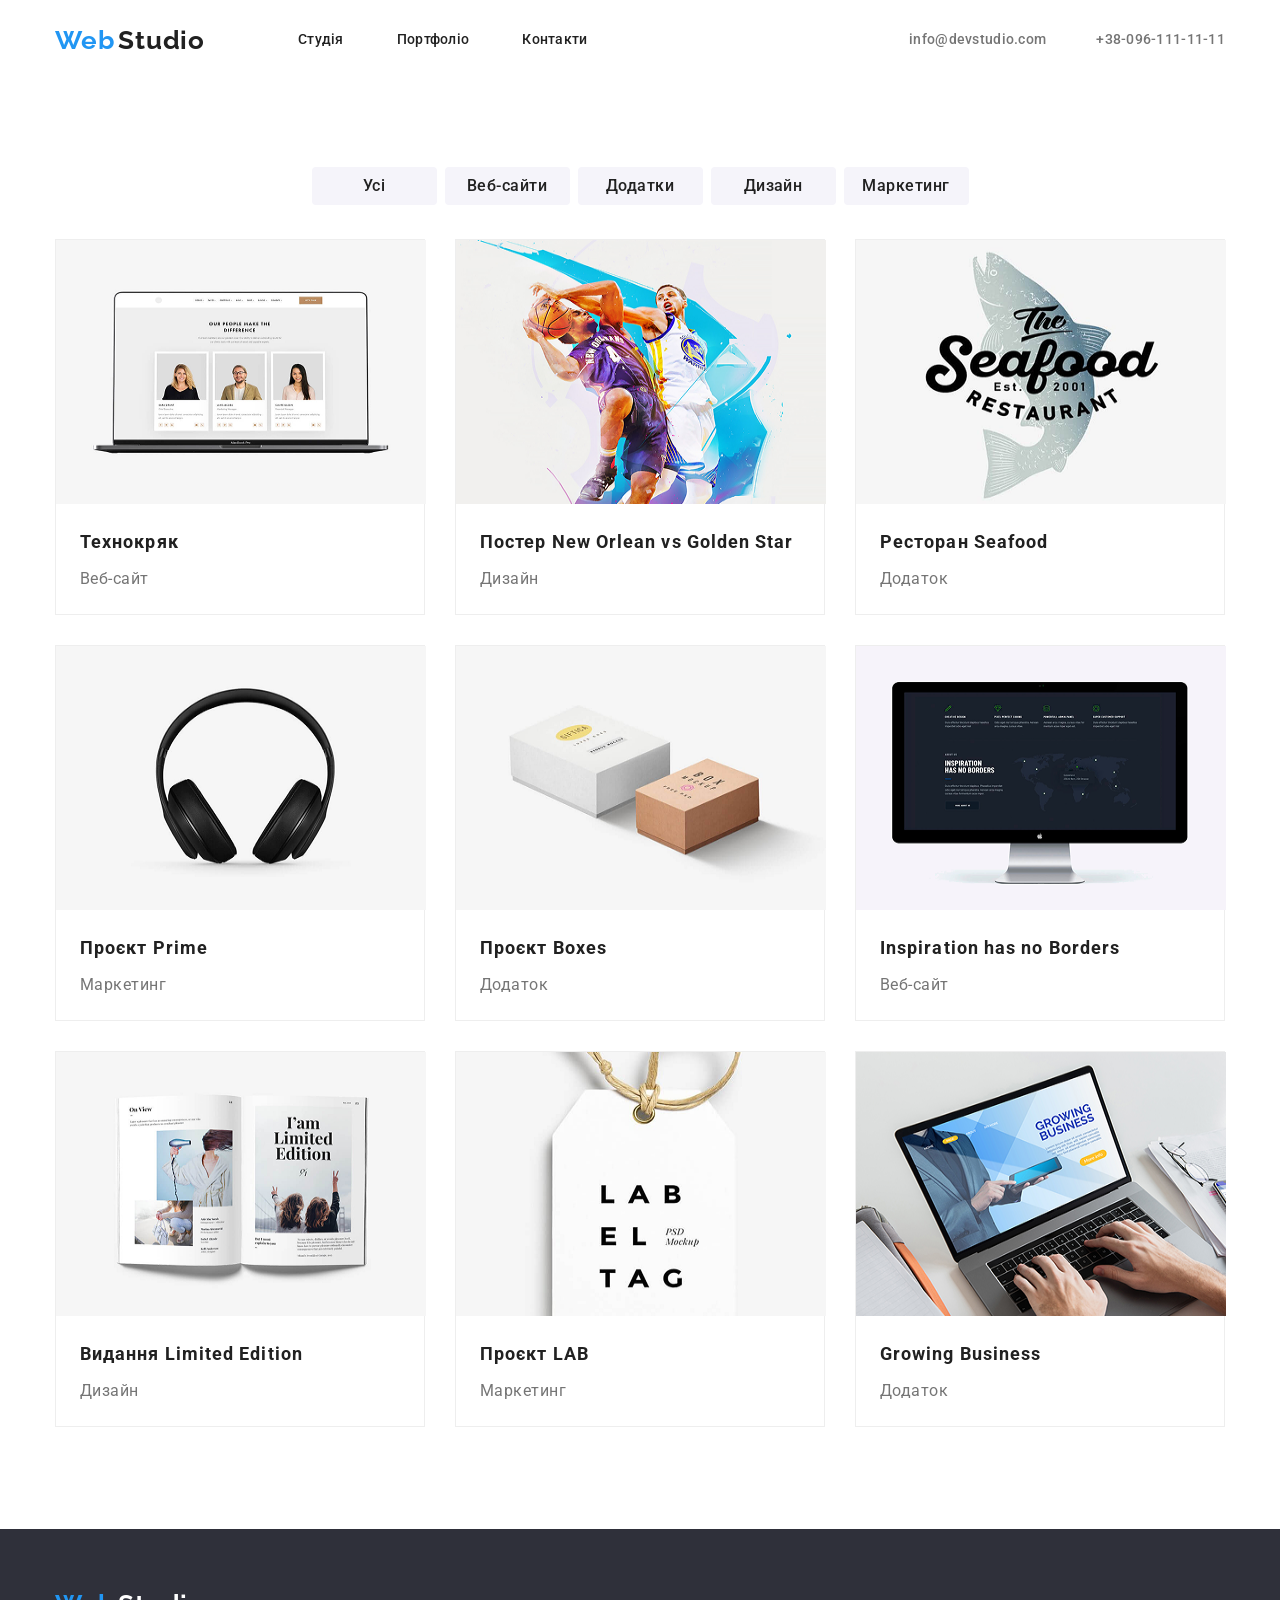
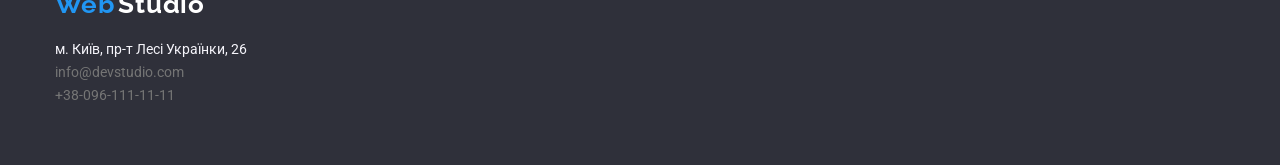
==== catalog.html @ 3764a48b "13_homework_36" ====
<!DOCTYPE html>
<html lang="en">
<head>
    <meta charset="UTF-8">
    <meta name="viewport" content="width=device-width, initial-scale=1.0">
    <title>WebStudio Catalog</title>
    <link rel="preconnect" href="https://fonts.googleapis.com">
    <link rel="preconnect" href="https://fonts.gstatic.com" crossorigin>
    <link href="https://fonts.googleapis.com/css2?family=Raleway:ital,wght@0,100..900;1,100..900&family=Roboto:ital,wght@0,100..900;1,100..900&display=swap" rel="stylesheet">
    <link rel="stylesheet" href="https://cdnjs.cloudflare.com/ajax/libs/modern-normalize/3.0.1/modern-normalize.min.css">
    <link rel="stylesheet" href="./css/reset.css">
    <link rel="stylesheet" href="./css/styles.css">
</head>
<body>
    <header class="header">
        <div class="container">
            <div class="header-box-one">
                <a href="./index.html" class="header-logo">
                    <span class="header-logo-web">Web</span>
                    <span class="header-logo-studio">Studio</span>
                </a>
                <nav class="header-navigation">
                    <ul class="header-nav-list">
                        <li class="header-nav-item">
                            <a href="./index.html" class="header-nav-link">Студія</a>
                        </li>
                        <li class="header-nav-item">
                            <a href="./catalog.html" class="header-nav-link">Портфоліо</a>
                        </li>
                        <li class="header-nav-item">
                            <a href="#" class="header-nav-link">Контакти</a>
                        </li>
                    </ul>
                </nav>
            </div>
            <div class="header-box-two">
                <ul class="header-info-list">
                    <li class="header-info-item">
                        <a href="#" class="header-info-link">info@devstudio.com</a>
                    </li>
                    <li class="header-info-item">
                        <a href="#" class="header-info-link">+38-096-111-11-11</a>
                    </li>
                </ul>
            </div>
        </div>
    </header>
    <section class="catalog">
        <div class="container">
            <ul class="catalog-list">
                <li class="catalog-item">
                    <button class="catalog-button">Усі</button>
                </li>
                <li class="catalog-item">
                    <button class="catalog-button">Веб-сайти</button>
                </li>
                <li class="catalog-item">
                    <button class="catalog-button">Додатки</button></li>
                <li class="catalog-item">
                    <button class="catalog-button">Дизайн</button>
                </li>
                <li class="catalog-item">
                    <button class="catalog-button">Маркетинг</button>
                </li>
            </ul>
            <ul class="products-list">
                <li class="products-item">
                    <div class="products-wrapper">
                        <img src="./images/img(3).png" alt="img-1" class="products-image">
                    <p class="ower">
                        Ресурс пропонує комплексні пропозиції з різним рівнем функціоналу та сервісів. Все це дозволить відвідувачу отримати вичерпні відомості про компанію чи приватну особу.
                    </p>
                    </div>
                    <div class="products-wrap">
                        <h2 class="products-title">Технокряк</h2>
                        <p class="products-text">Веб-сайт</p>
                    </div>
                </li>
                <li class="products-item">
                    <div class="products-wrapper">
                        <img src="./images/img(4).png" alt="img-2" class="products-image">
                        <p class="ower">
                            Ресурс пропонує комплексні пропозиції з різним рівнем функціоналу та сервісів. Все це дозволить відвідувачу отримати вичерпні відомості про компанію чи приватну особу.
                        </p>
                    </div>
                    <div class="products-wrap">
                        <h2 class="products-title">Постер New Orlean vs Golden Star</h2>
                        <p class="products-text">Дизайн</p>
                    </div>
                </li>
                <li class="products-item">
                    <div class="products-wrapper">
                        <img src="./images/img(5).png" alt="img-3" class="products-image">
                        <p class="ower">
                            Ресурс пропонує комплексні пропозиції з різним рівнем функціоналу та сервісів. Все це дозволить відвідувачу отримати вичерпні відомості про компанію чи приватну особу.
                        </p>
                    </div>
                    <div class="products-wrap">
                        <h2 class="products-title">Ресторан Seafood</h2>
                        <p class="products-text">Додаток</p>
                    </div>
                </li>
                <li class="products-item">
                    <div class="products-wrapper">
                        <img src="./images/img(6).png" alt="img-4" class="products-image">
                        <p class="ower">
                            Ресурс пропонує комплексні пропозиції з різним рівнем функціоналу та сервісів. Все це дозволить відвідувачу отримати вичерпні відомості про компанію чи приватну особу.
                        </p>
                    </div>
                    <div class="products-wrap">
                        <h2 class="products-title">Проєкт Prime</h2>
                        <p class="products-text">Маркетинг</p>
                    </div>
                </li>
                <li class="products-item">
                    <div class="products-wrapper">
                        <img src="./images/img(7).png" alt="img-5" class="products-image">
                        <p class="ower">
                            Ресурс пропонує комплексні пропозиції з різним рівнем функціоналу та сервісів. Все це дозволить відвідувачу отримати вичерпні відомості про компанію чи приватну особу.
                        </p>
                    </div>
                    <div class="products-wrap">
                        <h2 class="products-title">Проєкт Boxes</h2>
                        <p class="products-text">Додаток</p>
                    </div>
                </li>
                <li class="products-item">
                    <div class="products-wrapper">
                        <img src="./images/img(8).png" alt="img-6" class="products-image">
                        <p class="ower">
                            Ресурс пропонує комплексні пропозиції з різним рівнем функціоналу та сервісів. Все це дозволить відвідувачу отримати вичерпні відомості про компанію чи приватну особу.
                        </p>
                    </div>
                    <div class="products-wrap">
                        <h2 class="products-title">Inspiration has no Borders</h2>
                        <p class="products-text">Веб-сайт</p>
                    </div>
                </li>
                <li class="products-item">
                    <div class="products-wrapper">
                        <img src="./images/img(9).png" alt="img-7" class="products-image">
                        <p class="ower">
                            Ресурс пропонує комплексні пропозиції з різним рівнем функціоналу та сервісів. Все це дозволить відвідувачу отримати вичерпні відомості про компанію чи приватну особу.
                        </p>
                    </div>
                    <div class="products-wrap">
                        <h2 class="products-title">Видання Limited Edition</h2>
                        <p class="products-text">Дизайн</p>
                    </div>
                </li>
                <li class="products-item">
                    <div class="products-wrapper">
                        <img src="./images/img(10).png" alt="img-8" class="products-image">
                        <p class="ower">
                            Ресурс пропонує комплексні пропозиції з різним рівнем функціоналу та сервісів. Все це дозволить відвідувачу отримати вичерпні відомості про компанію чи приватну особу.
                        </p>
                    </div>
                    <div class="products-wrap">
                        <h2 class="products-title">Проєкт LAB</h2>
                        <p class="products-text">Маркетинг</p>
                    </div>
                </li>
                <li class="products-item">
                    <div class="products-wrapper">
                        <img src="./images/img(11).png" alt="img-9" class="products-image">
                        <p class="ower">
                            Ресурс пропонує комплексні пропозиції з різним рівнем функціоналу та сервісів. Все це дозволить відвідувачу отримати вичерпні відомості про компанію чи приватну особу.
                        </p>
                    </div>
                    <div class="products-wrap">
                        <h2 class="products-title">Growing Business</h2>
                        <p class="products-text">Додаток</p>
                    </div>
                </li>
            </ul>
        </div>
    </section>
    <footer class="footer">
        <div class="container">
            <a href="./index.html" class="header-logo">
                <span class="footer-logo-web header-logo">Web</span>
                <span class="footer-logo-studio header-logo">Studio</span>
            </a>
            <ul class="footer-list">
                <li class="footer-item-1">
                    <a href="#" class="footer-link-1">м. Київ, пр-т Лесі Українки, 26</a>
                </li>
                <li class="footer-item-2">
                    <a href="#" class="footer-link-2">info@devstudio.com</a>
                </li>
                <li class="footer-item-3">
                    <a href="#" class="footer-link-3">+38-096-111-11-11</a>
                </li>
            </ul> 
        </div>
    </footer>
</body>
</html>
---- css/styles.css ----
:root{
    --secondary-color: #2F303A;
    --button-color: #2196F3;
    --secondary-title-color: #FFFFFF;
    --title-color: #212121;
    --text-color: #757575;
    --third-color: #F5F4FA;
}


body {
     font-family: "Roboto", sans-serif;
}

.container {
    width: 1200px;
    margin: 0 auto;
    padding-left: 15px;
    padding-right: 15px;
}

.header {
    margin: 0 auto;
    display: flex;
    flex-direction: row;
    padding-top: 25px;
    padding-bottom: 25px;
}

.header .container {
    display: flex;
    align-items: center;
    justify-content: space-between;
}

.header-box-one {
    display: flex;
    align-items: center;
    gap: 93px;
}

.header-logo-web {
    color: var(--button-color);
    font-family: Raleway;
    font-size: 26px;
    font-style: normal;
    font-weight: 700;
    line-height: 1.19;
    letter-spacing: 0.78px;
}

.header-logo-studio {
    color: var(--title-color);
    font-family: Raleway;
    font-size: 26px;
    font-style: normal;
    font-weight: 700;
    line-height: 1.19;
    letter-spacing: 0.78px;
}

.header-navigation {
    display: flex;
    flex-direction: row;
}

.header-nav-item {
    color: var(--title-color);
    font-size: 14px;
    font-style: normal;
    font-weight: 500;
    line-height: 1.14;
    letter-spacing: 0.28px;
    text-decoration: none;
    position: relative;
}

.header-nav-list {
    display: flex;
    flex-direction: row;
    gap: 53px;
}

.header-nav-link {
    color: var(--title-color);
    font-size: 14px;
    font-style: normal;
    font-weight: 500;
    line-height: 1.14;
    letter-spacing: 0.28px;
    text-decoration: none;
}

.header-nav-link:hover{
    color: var(--button-color);
}

.header-nav-link:hover::after {
    opacity: 1;
}

.header-nav-link::after {
    content: "";
    display: block;
    width: 100%;
    height: 2px;
    background-color: var(--button-color);
    position: absolute;
    left: 0;
    bottom: -28px;
    opacity: 0;
}

.header-info-list {
    display: flex;
    gap: 50px;
} 

.header-info-item {
    color: var(--title-color);
    font-size: 14px;
    font-style: normal;
    font-weight: 500;
    line-height: 1.14;
    letter-spacing: 0.28px;
    text-decoration: none;
}

.header-info-link {
    color: var(--text-color);
    font-size: 14px;
    font-style: normal;
    font-weight: 500;
    line-height: 1.14;
    letter-spacing: 0.28px;
    text-decoration: none;
    display: flex;
    justify-content: end;
} 

.header-info-link:hover {
    color: var(--button-color);
    font-family: Roboto;
    font-size: 14px;
    font-style: normal;
    font-weight: 500;
    line-height: normal;
    letter-spacing: 0.28px;
    opacity: 1;
}

       
.hero {
    background-color: var(--secondary-color);
    padding-top: 200px;
    padding-bottom: 200px;
}

.hero .container {
    display: flex;
    justify-content: center;
    align-items: center;
    flex-direction: column;
}

.hero-title {
    width: 696.0px;
    height: 120.0;
    flex-shrink: 0;
    color: var(--secondary-title-color);
    text-align: center;
    font-size: 44px;
    font-style: normal;
    font-weight: 900;
    line-height: 60px;
    letter-spacing: 2.64px;
    text-transform: uppercase;
    margin-bottom: 30px;
}

.hero-button {
    width: 216.0px;
    height: 50.0px;
    border-radius: 4px;
    background: var(--button-color);
    box-shadow: 0 4px 4px 0 rgba(0, 0, 0, 0.15);
    color: var(--secondary-title-color);
    text-align: center;
    font-family: Roboto;
    font-size: 16px;
    font-style: normal;
    font-weight: 700;
    line-height: 1.87;
    letter-spacing: 0.96px;
}

.advanteges {
    padding-top: 94px;
    padding-bottom: 94px;
}

.advanteges .container {
    margin: 0 auto;
}

.advanteges-content {
    display: flex;
    justify-content: space-between;
}

.advanteges-item {
    width: 270px;
}

.advanteges-text {
    color: var(--text-color);
    font-size: 14px;
    font-style: normal;
    font-weight: 400;
    line-height: 1.71;
    letter-spacing: 0.42px;
    margin-top: 10px;
}

.advanteges-secondary-title {
    color: var(--title-color);
    font-size: 14px;
    font-style: normal;
    font-weight: 700;
    line-height: 1.14;
    letter-spacing: 0.42px;
    text-transform: uppercase;
}

.work {
    padding-bottom: 94px;
}

.work .container {
    margin: 0 auto;
    display: flex;
    flex-direction: column;
}

.work-title {
    color:var(--title-color);
    text-align: center;
    font-size: 36px;
    font-style: normal;
    font-weight: 700;
    line-height: 1.16;
    letter-spacing: 1.08px;
    margin-bottom: 50px;
}

.work-list {
    display: flex;
    justify-content: space-between;
}

.work-item {
    width: 370px;
    height: 294px;
}

.team {
    padding-top: 94px;
    padding-bottom: 94px;
    background-color: var(--third-color);
}

.team .container {
    margin: 0 auto;
    display: flex;
    flex-direction: column;
}

.team-list {
    list-style: none;
    display: flex;
    justify-content: space-between;
}

.team-item {
    width: 270px;
    display: flex;
    flex-direction: column;
    background-color: var(--secondary-title-color);
}

.team-item-text {
    display: flex;
    flex-direction: column;
    padding-top: 30px;
    padding-bottom: 30px;
}

.team-title {
    color: #212121;
    text-align: center;
    font-family: Roboto;
    font-size: 36px;
    font-style: normal;
    font-weight: 700;
    line-height: 1.16;
    letter-spacing: 1.08px;
    margin-bottom: 50px;
}

.team-caption {
    color: var(--title-color);
    text-align: center;
    font-size: 16px;
    font-style: normal;
    font-weight: 500;
    line-height: 1.18;
    letter-spacing: 0.48px;
    margin-bottom: 10px;
}

.team-info {
    color: var(--text-color);
    text-align: center;
    font-size: 16px;
    font-style: normal;
    font-weight: 400;
    line-height: 1.18;
    letter-spacing: 0.48px;
}

.footer {
    background-color: var(--secondary-color);
    padding-top: 60px;
    padding-bottom: 60px;
}

.footer .container {
    margin: 0 auto;
}

.footer-logo-web {
    color: var(--button-color);
    font-family: Raleway;
    font-size: 26px;
    font-style: normal;
    font-weight: 700;
    line-height: 1.19;
    letter-spacing: 0.78px;
}

.footer-logo-studio {
    color: var(--secondary-title-color);
    font-family: Raleway;
    font-size: 26px;
    font-style: normal;
    font-weight: 700;
    line-height: 1.19;
    letter-spacing: 0.78px;
}

.footer-list {
    margin-top: 20px;
    display: flex;
    flex-direction: column;
    gap: 5px;
}

.footer-link-1 {
    color: var(--third-color);
    font-size: 14px;
    font-style: normal;
    font-weight: 400;
    text-decoration: none;
}

.footer-link-2 {
    color: var(--text-color);
    font-size: 14px;
    font-style: normal;
    font-weight: 400;
    text-decoration: none;
}

.footer-link-3 {
    color: var(--text-color);
    font-size: 14px;
    font-style: normal;
    font-weight: 400;
    text-decoration: none;
}

.catalog {
    padding-top: 86px;
    padding-bottom: 102px;
}

.catalog-list {
    display: flex;
    justify-content: center;
    align-items: center;
    gap: 8px;
    margin-bottom: 34px;
}

.catalog-button {
    width: 125px;
    height: 38px;
    color: var(--title-color);
    text-align: center;
    font-size: 16px;
    font-style: normal;
    font-weight: 500;
    line-height: 1.62;
    letter-spacing: 0.48px;
    border-radius: 4px;
    background: var(--third-color);
    cursor: pointer;
}

.catalog-button:hover {
    color: var(--secondary-title-color);
    background-color: var(--button-color);
}

.products-list {
    display: flex;
    flex-wrap: wrap;
    justify-content: space-between;
    gap: 30px;
}

.products-item {
    width: 370px;
    border: 1px solid #EEE;
    cursor: pointer;
    background-color: var(--secondary-title-color);
}

.products-item:hover {
    .ower {
        opacity: 1;
    }
}

.products-wrapper {
    position: relative;
}

.products-image {
    width: 370px;
    height: 264px;
}

.ower {
    color: var(--secondary-title-color);
    font-family: Roboto;
    font-size: 18px;
    font-style: normal;
    font-weight: 400;
    line-height: 28px;
    letter-spacing: 0.54px;
    position: absolute;
    top: 0;
    left: 0;
    background: rgba(33, 150, 243, 0.90);
    width: 100%;
    height: 100%;
    padding: 63px 24px;
    opacity: 0;
}

.products-wrap {
    padding-top: 20px;
    padding-bottom: 20px;
    padding-left: 24px;
}

.products-title {
    color: var(--title-color);
    font-size: 18px;
    font-style: normal;
    font-weight: 700;
    line-height: 2;
    letter-spacing: 1.08px;
    margin-bottom: 4px;
}

.products-text {
    color: var(--text-color);
    font-family: Roboto;
    font-size: 16px;
    font-style: normal;
    font-weight: 400;
    line-height: 1.87;
    letter-spacing: 0.48px;
}
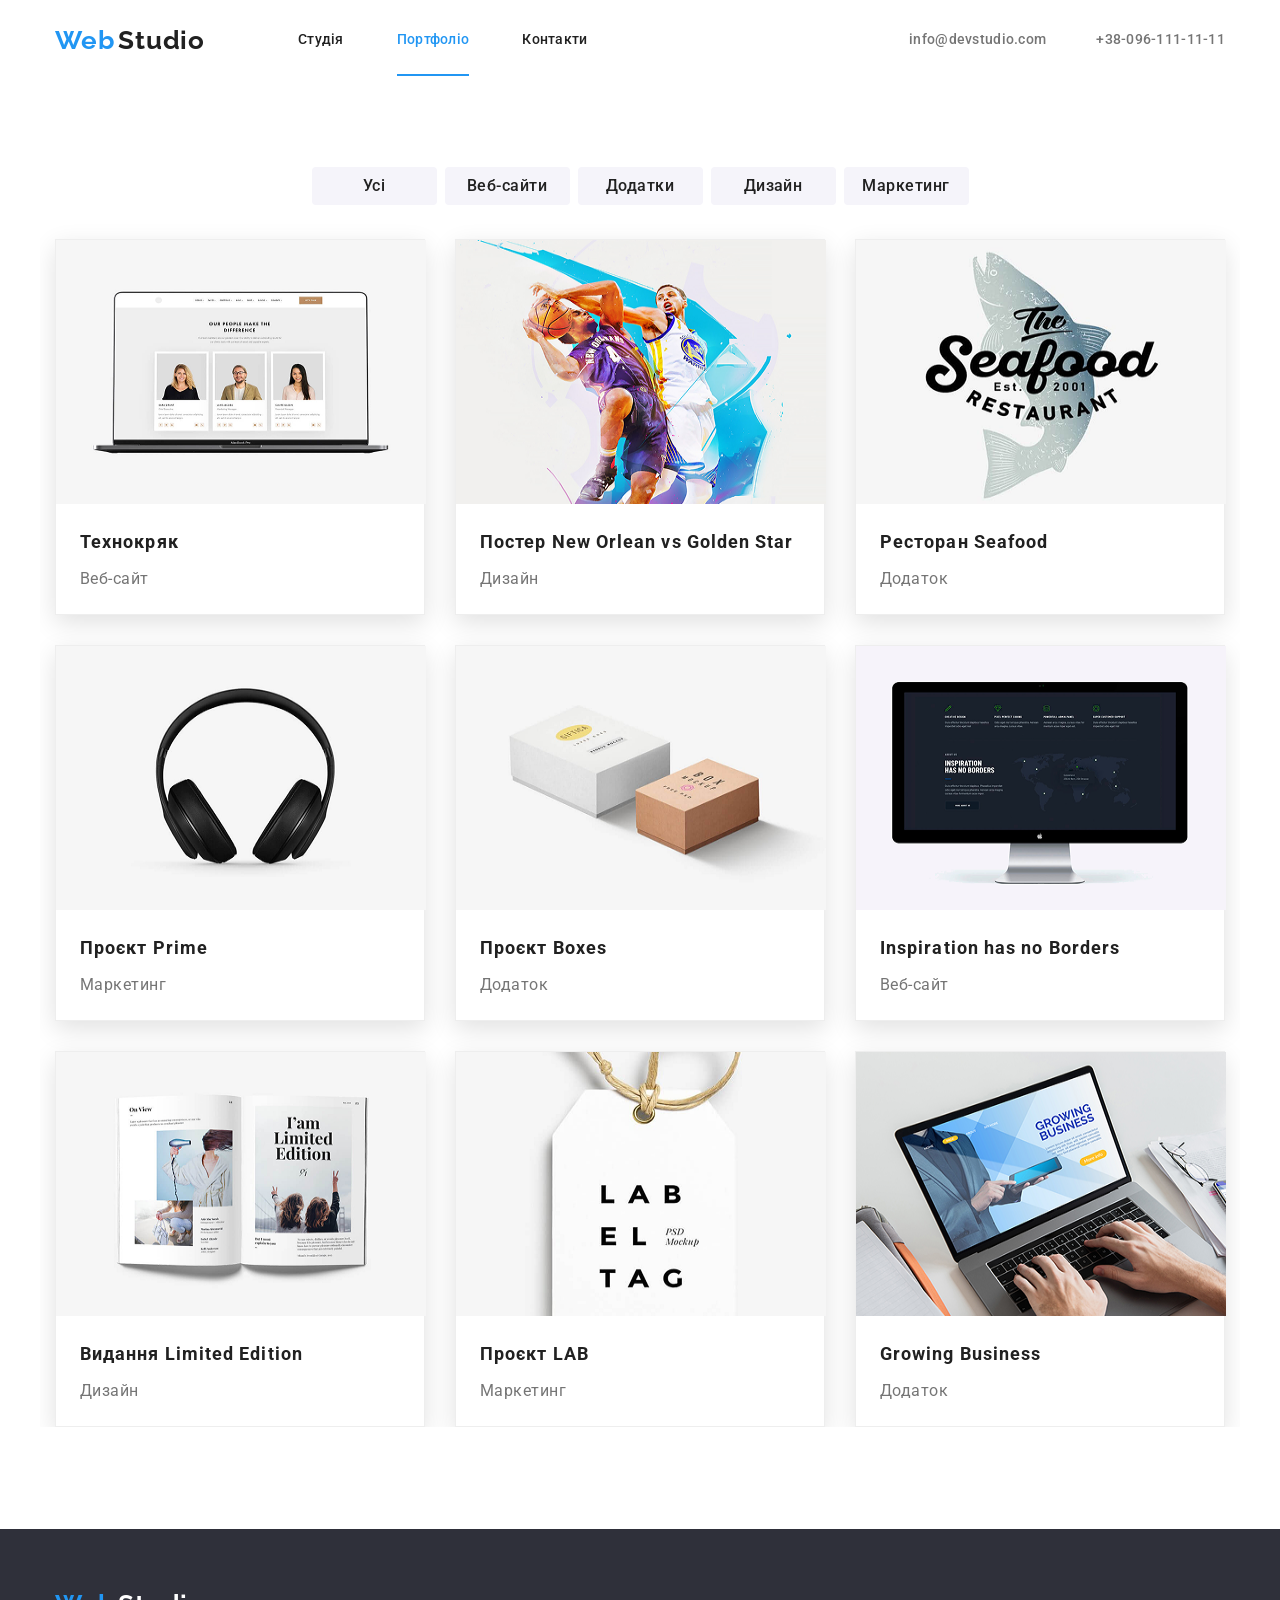
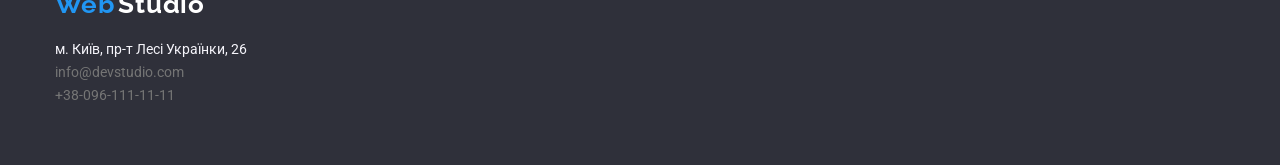
==== commit d25ec3da: "14_homework_42" ====
--- a/catalog.html
+++ b/catalog.html
@@ -25,7 +25,7 @@
                             <a href="./index.html" class="header-nav-link">Студія</a>
                         </li>
                         <li class="header-nav-item">
-                            <a href="./catalog.html" class="header-nav-link">Портфоліо</a>
+                            <a href="./catalog.html" class="header-nav-link-current">Портфоліо</a>
                         </li>
                         <li class="header-nav-item">
                             <a href="#" class="header-nav-link">Контакти</a>
--- a/css/styles.css
+++ b/css/styles.css
@@ -27,7 +27,7 @@
     padding-bottom: 25px;
 }
 
-.header .container {
+.header .container {              
     display: flex;
     align-items: center;
     justify-content: space-between;
@@ -89,6 +89,42 @@
     line-height: 1.14;
     letter-spacing: 0.28px;
     text-decoration: none;
+    transition:
+    color 250ms cubic-bezier(0.4, 0, 0.2, 1),
+    background-color 250ms cubic-bezier(0.4, 0, 0.2, 1),
+    box-shadow 250ms cubic-bezier(0.4, 0, 0.2, 1);
+}
+
+.header-nav-link-current{
+    color: var(--button-color);
+    transition:
+        transform .35s ease,
+        box-shadow .35s ease;
+    transition-duration: 350ms;
+    transition-timing-function: cubic-bezier(0.175, 0.885, 0.32, 1.275);
+}
+
+.header-nav-link-current::after {
+    content: "";
+    position: absolute;
+    left: 0;
+    bottom: -28px;
+    width: 100%;
+    height: 2px;
+    background: var(--button-color);
+    transform: scaleX(0);
+    transform-origin: center;
+    animation: drawLine 600ms ease forwards;
+}
+
+@keyframes drawLine {
+    to {
+        transform: scaleX(1);
+    }
+}
+    
+.header-nav-link-current:hover::after {
+    transform: scaleX(1);
 }
 
 .header-nav-link:hover{
@@ -97,6 +133,8 @@
 
 .header-nav-link:hover::after {
     opacity: 1;
+    transform: scaleX(1);
+
 }
 
 .header-nav-link::after {
@@ -108,6 +146,9 @@
     position: absolute;
     left: 0;
     bottom: -28px;
+    transform: scaleX(0);
+    transform-origin: center;
+    transition: transform 350ms cubic-bezier(0.175, 0.885, 0.32, 1.275);
     opacity: 0;
 }
 
@@ -154,6 +195,17 @@
     background-color: var(--secondary-color);
     padding-top: 200px;
     padding-bottom: 200px;
+}
+
+@keyframes heroFadeUp {
+    0% {
+        opacity: 0;
+        transform: translateY(30px);
+    }
+    100% {
+        opacity: 1;
+        transform: translateY(0);
+    }
 }
 
 .hero .container {
@@ -176,6 +228,7 @@
     letter-spacing: 2.64px;
     text-transform: uppercase;
     margin-bottom: 30px;
+    animation: heroFadeUp 800ms ease-out both;
 }
 
 .hero-button {
@@ -192,13 +245,26 @@
     font-weight: 700;
     line-height: 1.87;
     letter-spacing: 0.96px;
-}
+    animation: heroFadeUp 800ms ease-out 200ms both;
+}
+
 
 .advanteges {
     padding-top: 94px;
     padding-bottom: 94px;
 }
 
+@keyframes cardAppear {
+    0% {
+        opacity: 0;
+        transform: translateY(20px);
+    }
+    100% {
+        opacity: 1;
+        transform: translateY(0);
+    }
+}
+
 .advanteges .container {
     margin: 0 auto;
 }
@@ -210,6 +276,19 @@
 
 .advanteges-item {
     width: 270px;
+    animation: cardAppear 600ms ease-out both;
+}
+
+.advanteges-item:nth-child(2) {
+    animation-delay: 150ms;
+}
+
+.advanteges-item:nth-child(3) {
+    animation-delay: 300ms;
+}
+
+.advanteges-item:nth-child(4) {
+    animation-delay: 450ms;
 }
 
 .advanteges-text {
@@ -251,6 +330,19 @@
     line-height: 1.16;
     letter-spacing: 1.08px;
     margin-bottom: 50px;
+    animation: slideLeft 700ms ease-out;
+}
+
+@keyframes slideLeft {
+    from {
+        opacity: 0;
+        transform: translateX(-40px);
+    }
+
+    to {
+        opacity: 1;
+        transform: translateX(0);
+    }
 }
 
 .work-list {
@@ -261,6 +353,21 @@
 .work-item {
     width: 370px;
     height: 294px;
+}
+
+@keyframes rotateImage {
+    from {
+        transform: rotate(0deg) scale(1);
+    }
+
+    to {
+        transform: rotate(3deg) scale(1.05);
+    }
+}
+
+.work-item img:hover,
+.products-image:hover {
+    animation: rotateImage 300ms forwards;
 }
 
 .team {
@@ -286,6 +393,21 @@
     display: flex;
     flex-direction: column;
     background-color: var(--secondary-title-color);
+}
+
+@keyframes zoomCard {
+    from {
+        transform: scale(1);
+    }
+
+    to {
+        transform: scale(1.05);
+    }
+}
+
+.team-item:hover {
+    animation: zoomCard 500ms forwards;
+    box-shadow: 0 10px 25px rgba(0,0,0,.2);
 }
 
 .team-item-text {
@@ -305,6 +427,19 @@
     line-height: 1.16;
     letter-spacing: 1.08px;
     margin-bottom: 50px;
+    animation: slideRight 700ms ease-out;
+}
+
+@keyframes slideRight {
+    from {
+        opacity: 0;
+        transform: translateX(40px);
+    }
+
+    to {
+        opacity: 1;
+        transform: translateX(0);
+    }
 }
 
 .team-caption {
@@ -332,6 +467,17 @@
     background-color: var(--secondary-color);
     padding-top: 60px;
     padding-bottom: 60px;
+    animation: fadeIn 1s ease-in;
+}
+
+@keyframes fadeIn {
+    from {
+        opacity: 0;
+    }
+
+    to {
+        opacity: 1;
+    }
 }
 
 .footer .container {
@@ -392,6 +538,10 @@
 .catalog {
     padding-top: 86px;
     padding-bottom: 102px;
+}
+
+.catalog .container {
+    overflow: hidden
 }
 
 .catalog-list {
@@ -434,9 +584,19 @@
     border: 1px solid #EEE;
     cursor: pointer;
     background-color: var(--secondary-title-color);
+    box-shadow: 0 8px 24px rgba(0,0,0,.12);
+    transition:
+        transform .35s ease,
+        box-shadow .35s ease;
+    transition-duration: 350ms;
+    transition-timing-function: cubic-bezier(0.175, 0.885, 0.32, 1.275);
+    transform: translateY(-0px), scale(1.05);
 }
 
 .products-item:hover {
+    box-shadow: 0 20px 40px rgba(0,0,0,.22);
+    transform: translateY(-8px);
+    opacity: 1;
     .ower {
         opacity: 1;
     }
@@ -450,6 +610,7 @@
     width: 370px;
     height: 264px;
 }
+
 
 .ower {
     color: var(--secondary-title-color);
@@ -467,6 +628,8 @@
     height: 100%;
     padding: 63px 24px;
     opacity: 0;
+    transition-duration: 350ms;
+    transition-timing-function: cubic-bezier(0.215, 0.610, 0.355, 1);
 }
 
 .products-wrap {
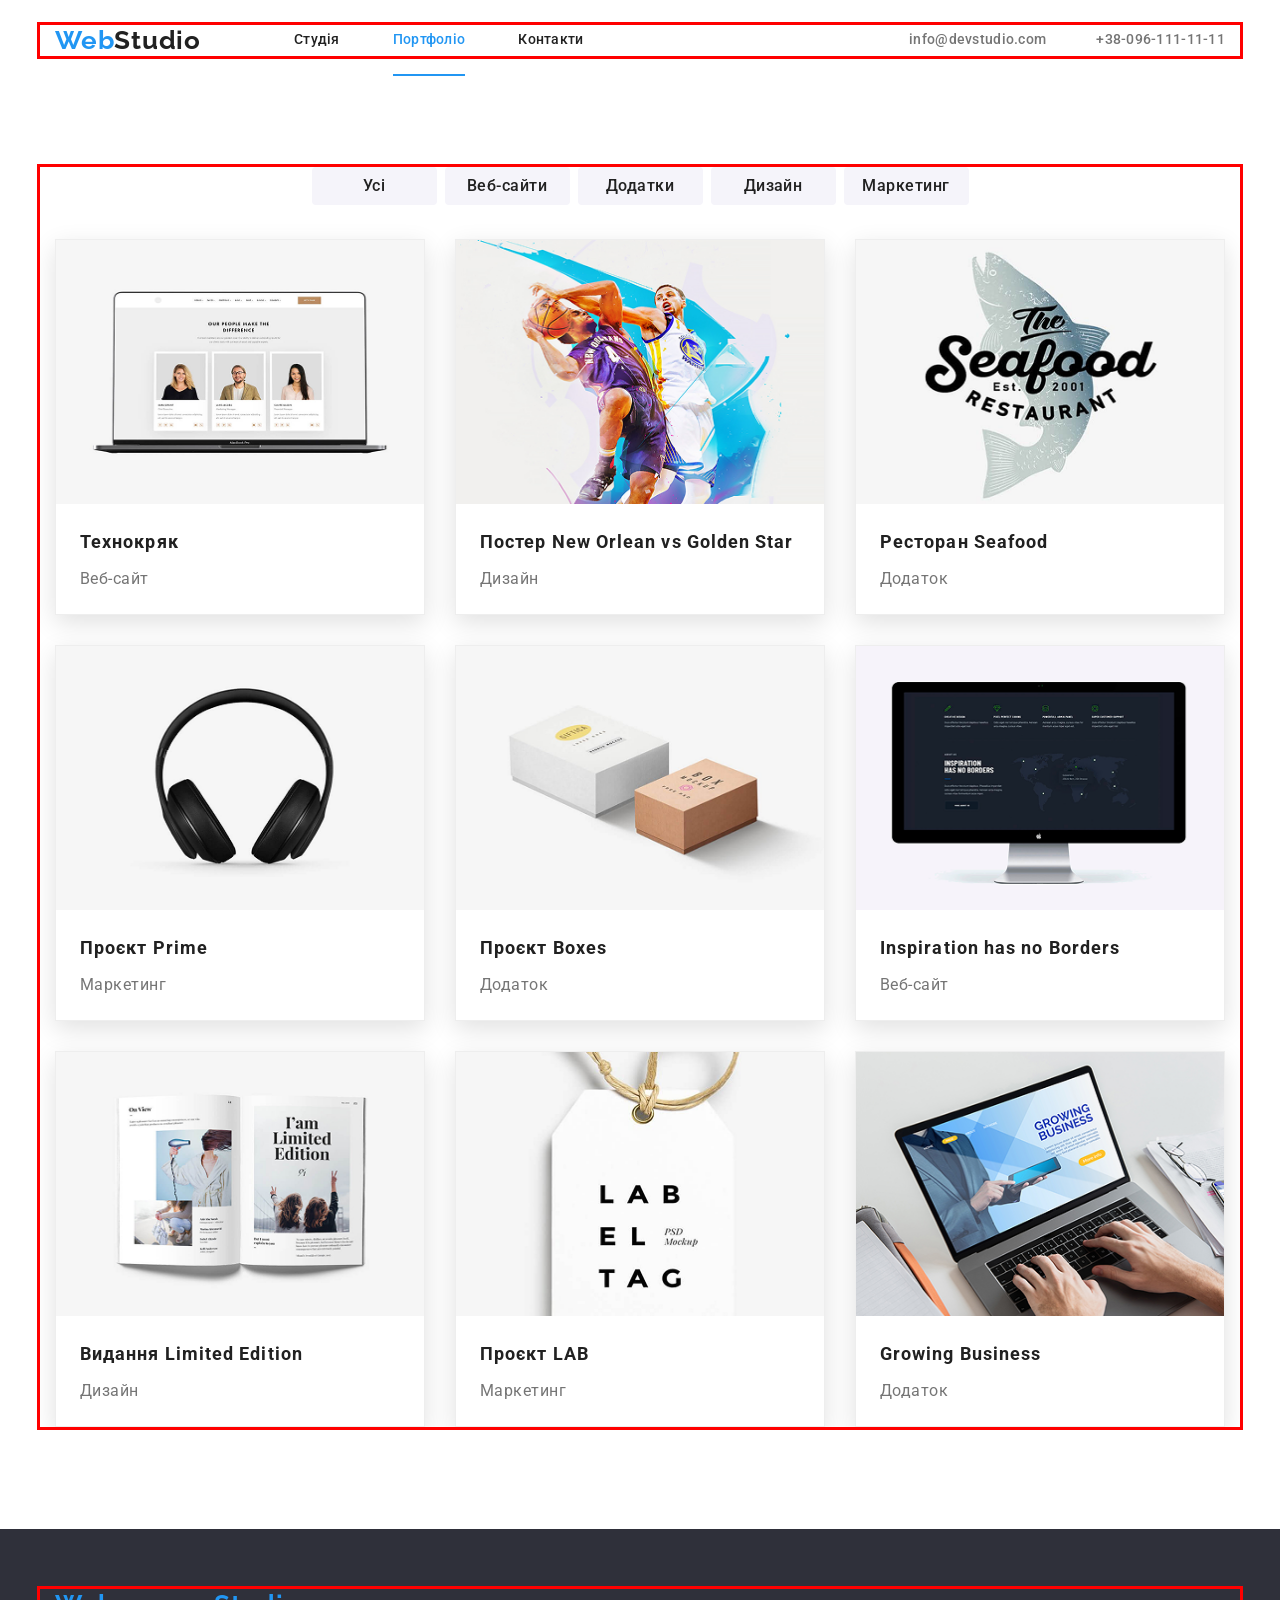
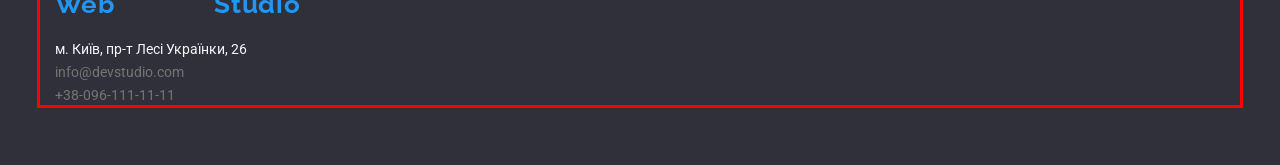
==== commit f9aeb584: "15_homework_54" ====
--- a/catalog.html
+++ b/catalog.html
@@ -15,10 +15,7 @@
     <header class="header">
         <div class="container">
             <div class="header-box-one">
-                <a href="./index.html" class="header-logo">
-                    <span class="header-logo-web">Web</span>
-                    <span class="header-logo-studio">Studio</span>
-                </a>
+                <a href="./index.html" class="header-logo">Web<span class="logo-accent">Studio</span></a>
                 <nav class="header-navigation">
                     <ul class="header-nav-list">
                         <li class="header-nav-item">
--- a/css/styles.css
+++ b/css/styles.css
@@ -7,24 +7,24 @@
     --third-color: #F5F4FA;
 }
 
-
 body {
      font-family: "Roboto", sans-serif;
 }
 
 .container {
-    width: 1200px;
+    width: 100%;
+    max-width: 1200px;
     margin: 0 auto;
-    padding-left: 15px;
-    padding-right: 15px;
+    padding: 0 15px;
+    outline: 3px solid red;
 }
 
 .header {
     margin: 0 auto;
     display: flex;
     flex-direction: row;
-    padding-top: 25px;
-    padding-bottom: 25px;
+    padding-top: 10px;
+    padding-bottom: 10px;
 }
 
 .header .container {              
@@ -36,32 +36,27 @@
 .header-box-one {
     display: flex;
     align-items: center;
-    gap: 93px;
-}
-
-.header-logo-web {
+}
+
+.header-logo {
     color: var(--button-color);
     font-family: Raleway;
     font-size: 26px;
     font-style: normal;
     font-weight: 700;
     line-height: 1.19;
-    letter-spacing: 0.78px;
-}
-
-.header-logo-studio {
-    color: var(--title-color);
-    font-family: Raleway;
-    font-size: 26px;
-    font-style: normal;
-    font-weight: 700;
-    line-height: 1.19;
-    letter-spacing: 0.78px;
+    letter-spacing: 0.72px;
+    margin-right: auto;
+}
+
+.logo-accent {
+    color:var(--title-color);
 }
 
 .header-navigation {
     display: flex;
     flex-direction: row;
+    display: none;
 }
 
 .header-nav-item {
@@ -153,8 +148,8 @@
 }
 
 .header-info-list {
-    display: flex;
-    gap: 50px;
+    display: none;
+    margin-left: auto;
 } 
 
 .header-info-item {
@@ -193,8 +188,8 @@
        
 .hero {
     background-color: var(--secondary-color);
-    padding-top: 200px;
-    padding-bottom: 200px;
+    padding-top: 118px;
+    padding-bottom: 118px;
 }
 
 @keyframes heroFadeUp {
@@ -216,23 +211,22 @@
 }
 
 .hero-title {
-    width: 696.0px;
-    height: 120.0;
+    width: 100%;
     flex-shrink: 0;
     color: var(--secondary-title-color);
     text-align: center;
-    font-size: 44px;
+    font-size: 26px;
     font-style: normal;
     font-weight: 900;
-    line-height: 60px;
-    letter-spacing: 2.64px;
+    line-height: 42px;
+    letter-spacing: 1.56px;
     text-transform: uppercase;
     margin-bottom: 30px;
     animation: heroFadeUp 800ms ease-out both;
 }
 
 .hero-button {
-    width: 216.0px;
+    width: 200.0px;
     height: 50.0px;
     border-radius: 4px;
     background: var(--button-color);
@@ -248,12 +242,6 @@
     animation: heroFadeUp 800ms ease-out 200ms both;
 }
 
-
-.advanteges {
-    padding-top: 94px;
-    padding-bottom: 94px;
-}
-
 @keyframes cardAppear {
     0% {
         opacity: 0;
@@ -265,17 +253,19 @@
     }
 }
 
-.advanteges .container {
-    margin: 0 auto;
+.advanteges {
+    padding-top: 60px;
+    padding-bottom: 60px;
 }
 
 .advanteges-content {
     display: flex;
-    justify-content: space-between;
+    flex-direction: column;
+    gap: 30px;
 }
 
 .advanteges-item {
-    width: 270px;
+    width: 100%;
     animation: cardAppear 600ms ease-out both;
 }
 
@@ -291,28 +281,27 @@
     animation-delay: 450ms;
 }
 
-.advanteges-text {
-    color: var(--text-color);
-    font-size: 14px;
-    font-style: normal;
-    font-weight: 400;
-    line-height: 1.71;
-    letter-spacing: 0.42px;
-    margin-top: 10px;
-}
-
 .advanteges-secondary-title {
     color: var(--title-color);
     font-size: 14px;
-    font-style: normal;
     font-weight: 700;
     line-height: 1.14;
     letter-spacing: 0.42px;
     text-transform: uppercase;
+    margin-bottom: 10px;
+    text-align: center;
+}
+
+.advanteges-text {
+    color: var(--text-color);
+    font-size: 14px;
+    line-height: 1.71;
+    letter-spacing: 0.42px;
 }
 
 .work {
     padding-bottom: 94px;
+    display: none;
 }
 
 .work .container {
@@ -371,8 +360,8 @@
 }
 
 .team {
-    padding-top: 94px;
-    padding-bottom: 94px;
+    padding-top: 60px;
+    padding-bottom: 60px;
     background-color: var(--third-color);
 }
 
@@ -383,13 +372,13 @@
 }
 
 .team-list {
-    list-style: none;
-    display: flex;
-    justify-content: space-between;
+    display: flex;
+    flex-direction: column;
+    gap: 30px;
 }
 
 .team-item {
-    width: 270px;
+    width: 100%;
     display: flex;
     flex-direction: column;
     background-color: var(--secondary-title-color);
@@ -468,6 +457,9 @@
     padding-top: 60px;
     padding-bottom: 60px;
     animation: fadeIn 1s ease-in;
+    display: flex;
+    align-items: center;
+    justify-content: center;
 }
 
 @keyframes fadeIn {
@@ -481,27 +473,23 @@
 }
 
 .footer .container {
-    margin: 0 auto;
-}
-
-.footer-logo-web {
+    text-align: center;
+}
+
+.footer-logo {
     color: var(--button-color);
     font-family: Raleway;
     font-size: 26px;
     font-style: normal;
     font-weight: 700;
     line-height: 1.19;
-    letter-spacing: 0.78px;
-}
-
-.footer-logo-studio {
-    color: var(--secondary-title-color);
-    font-family: Raleway;
-    font-size: 26px;
-    font-style: normal;
-    font-weight: 700;
-    line-height: 1.19;
-    letter-spacing: 0.78px;
+    letter-spacing: 0.72px;
+    margin-right: auto;
+    display: inline-block;
+}
+
+.logo-span {
+    color:var(--secondary-title-color);
 }
 
 .footer-list {
@@ -509,6 +497,7 @@
     display: flex;
     flex-direction: column;
     gap: 5px;
+    align-items: center;
 }
 
 .footer-link-1 {
@@ -610,7 +599,6 @@
     width: 370px;
     height: 264px;
 }
-
 
 .ower {
     color: var(--secondary-title-color);
@@ -656,4 +644,134 @@
     font-weight: 400;
     line-height: 1.87;
     letter-spacing: 0.48px;
+}
+
+@media (min-width:480px) {
+    .container {
+        width: 480px;
+    }
+
+    .hero-title {
+        width: 360px; 
+    }
+}
+
+@media (min-width:768px) {
+    .container {
+        width: 768px;
+    }
+
+    .header {
+        display: flex;
+        padding-top: 21px;
+        padding-bottom: 21px;
+    }
+
+    .header-logo {
+        margin-right: 87px;
+    }
+
+    .header-navigation {
+        display: block;
+    }
+
+    .header-info-list {
+        display: flex;
+        flex-direction: column;
+        align-items: start;
+        gap: 10px;
+    } 
+
+    .advanteges-content {
+        flex-direction: row;
+        flex-wrap: wrap;
+    }
+
+    .advanteges-item {
+        width: calc((100% - 30px) / 2);
+    }
+
+    .advanteges-secondary-title {
+        text-align: left;
+    }
+
+    .team-list {
+        flex-direction: row;
+        flex-wrap: wrap;
+        gap: 30px;
+    }
+
+    .team-item {
+        width: calc((100% - 30px) / 2);
+    }
+}
+
+@media (min-width:1200px) {
+    .container {
+        width: 1200px;
+    }
+
+    .header {
+        display: flex;
+        padding-top: 25px;
+        padding-bottom: 25px;
+    }
+
+    .header-logo {
+        font-size: 26px;
+        letter-spacing: 0.78px;
+        margin-right: 93px;
+    }
+
+    .header-info-list {
+        flex-direction: row;
+        gap: 50px;
+    } 
+
+    .hero {
+        padding-top: 200px;
+        padding-bottom: 200px;
+    }
+
+    .hero-title {
+        width: 696.0px;
+        font-size: 44px;
+        line-height: 60px;
+        letter-spacing: 2.64px;  
+    }
+
+    .advanteges-item {
+        width: calc((100% - 90px) / 4);
+    }
+
+    .work {
+        padding-bottom: 94px;
+        display: block;
+    }
+
+    .team {
+        padding-top: 94px;
+        padding-bottom: 94px;
+    }
+
+    .team-list {
+        flex-wrap: nowrap;
+        gap: 30px;
+    }
+
+    .team-item {
+        width: calc((100% - 90px) / 4);
+    }
+
+    .footer .container {
+        text-align: left;
+    }
+
+    .footer-logo {
+        margin-right: auto;
+    }
+
+    .footer-list {
+        align-items: flex-start;
+    }
 }
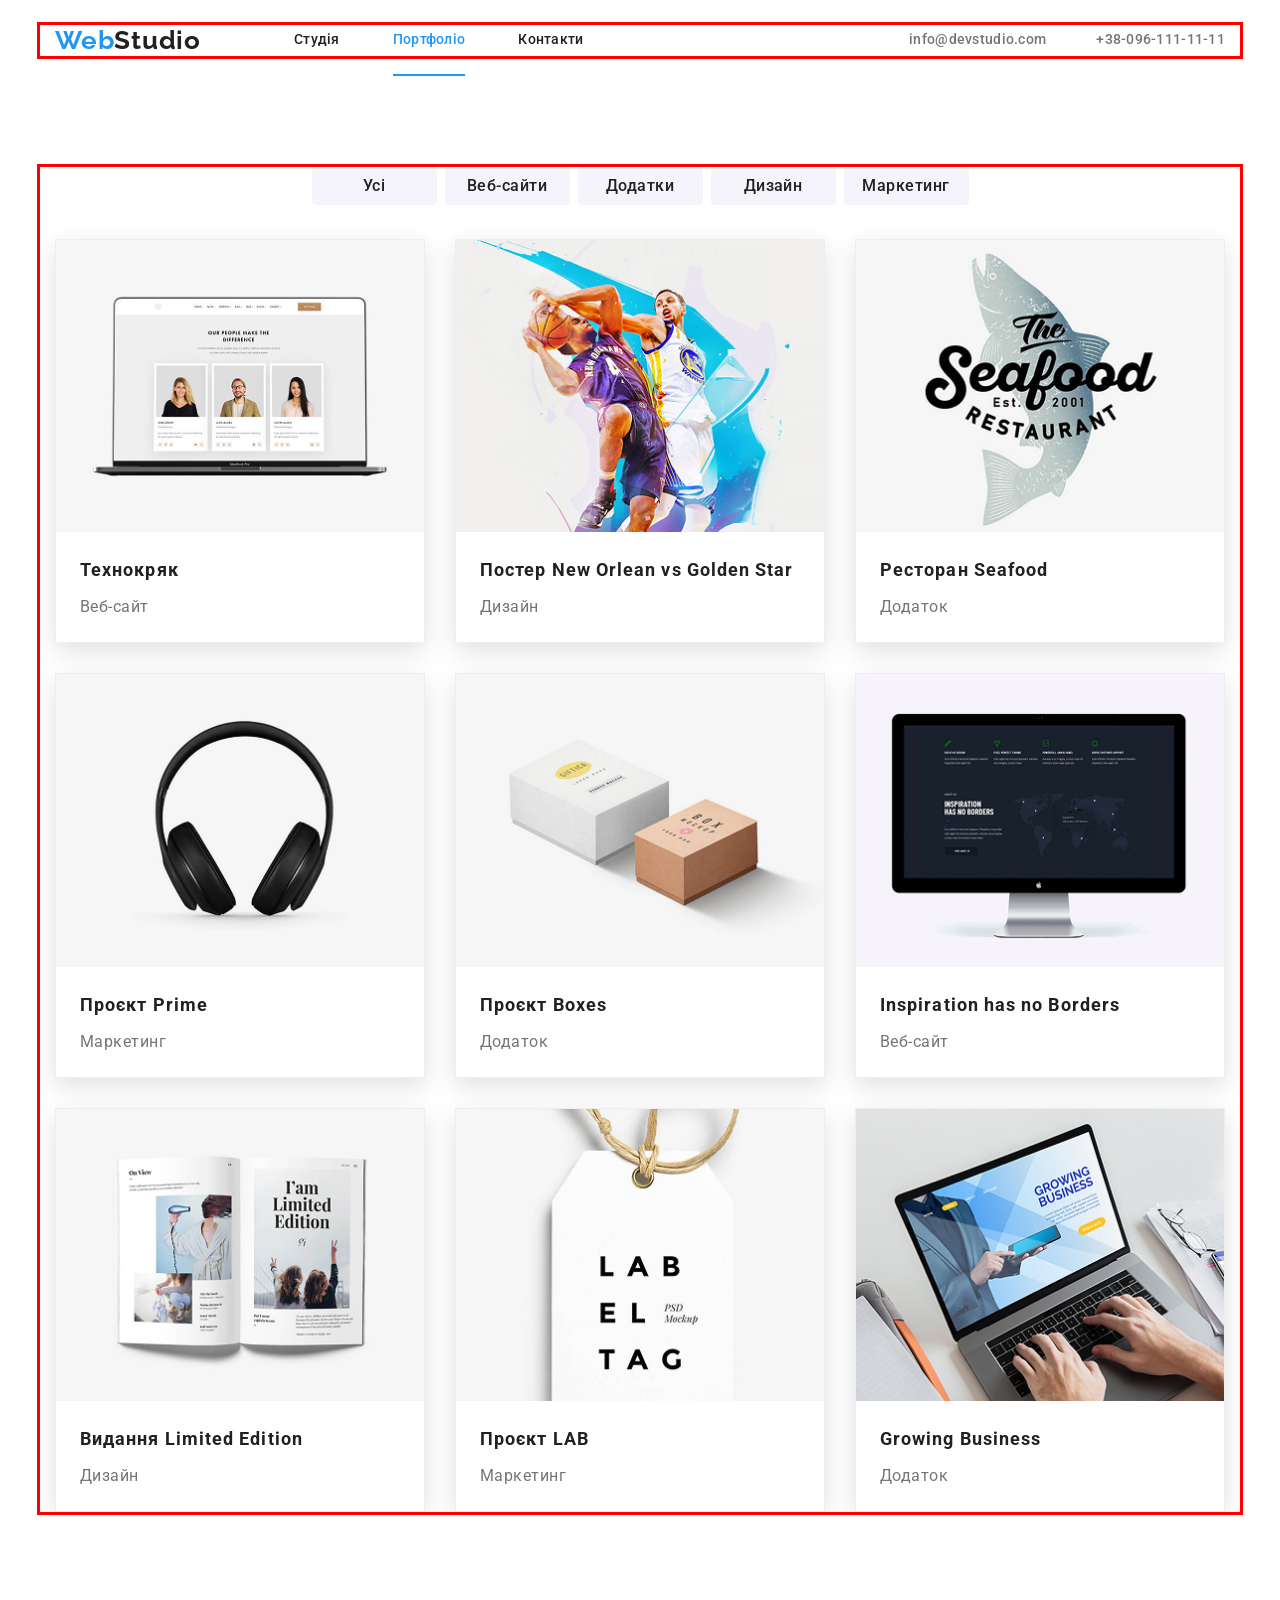
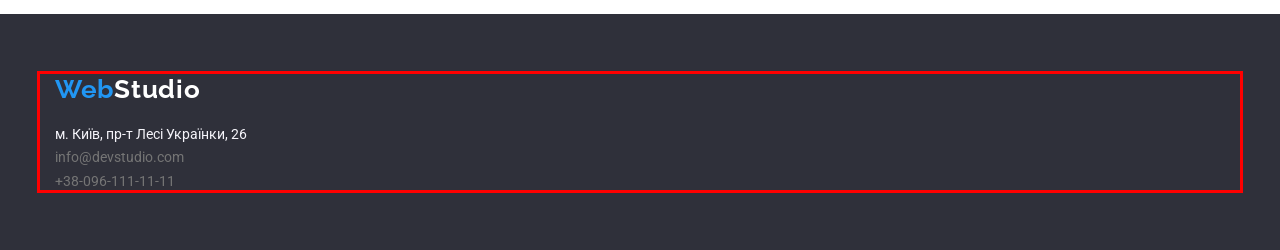
==== commit 6c338056: "17_homework_56" ====
--- a/catalog.html
+++ b/catalog.html
@@ -174,10 +174,7 @@
     </section>
     <footer class="footer">
         <div class="container">
-            <a href="./index.html" class="header-logo">
-                <span class="footer-logo-web header-logo">Web</span>
-                <span class="footer-logo-studio header-logo">Studio</span>
-            </a>
+            <a href="./index.html" class="footer-logo">Web<span class="logo-span">Studio</span></a>
             <ul class="footer-list">
                 <li class="footer-item-1">
                     <a href="#" class="footer-link-1">м. Київ, пр-т Лесі Українки, 26</a>
@@ -188,7 +185,7 @@
                 <li class="footer-item-3">
                     <a href="#" class="footer-link-3">+38-096-111-11-11</a>
                 </li>
-            </ul> 
+            </ul>
         </div>
     </footer>
 </body>
--- a/css/styles.css
+++ b/css/styles.css
@@ -384,6 +384,12 @@
     background-color: var(--secondary-title-color);
 }
 
+.team-image {
+    width: 100%;
+    height: auto;
+    display: block;
+}
+
 @keyframes zoomCard {
     from {
         transform: scale(1);
@@ -535,9 +541,9 @@
 
 .catalog-list {
     display: flex;
-    justify-content: center;
-    align-items: center;
+    flex-wrap: wrap;
     gap: 8px;
+    justify-content: flex-start;
     margin-bottom: 34px;
 }
 
@@ -564,13 +570,12 @@
 .products-list {
     display: flex;
     flex-wrap: wrap;
-    justify-content: space-between;
     gap: 30px;
 }
 
 .products-item {
-    width: 370px;
-    border: 1px solid #EEE;
+    width:100%;
+    border:  1px solid #EEE;
     cursor: pointer;
     background-color: var(--secondary-title-color);
     box-shadow: 0 8px 24px rgba(0,0,0,.12);
@@ -596,8 +601,9 @@
 }
 
 .products-image {
-    width: 370px;
-    height: 264px;
+    width: 100%;
+    height: auto;
+    display: block;
 }
 
 .ower {
@@ -654,6 +660,11 @@
     .hero-title {
         width: 360px; 
     }
+
+    .team-image {
+        width: 450px;
+        height: auto;
+    }
 }
 
 @media (min-width:768px) {
@@ -704,6 +715,14 @@
     .team-item {
         width: calc((100% - 30px) / 2);
     }
+
+    .catalog-list {
+        justify-content: center;
+    }
+
+    .products-item{
+        width:calc((100% - 30px)/2);
+    }
 }
 
 @media (min-width:1200px) {
@@ -740,8 +759,17 @@
         letter-spacing: 2.64px;  
     }
 
+    .advanteges {
+        padding-top: 94px;
+        padding-bottom: 94px;
+    }
+
     .advanteges-item {
         width: calc((100% - 90px) / 4);
+    }
+
+    .advanteges-text {
+        max-width: 430px;
     }
 
     .work {
@@ -774,4 +802,12 @@
     .footer-list {
         align-items: flex-start;
     }
+
+    .catalog-list {
+        justify-content: center;
+    }
+
+    .products-item{
+        width:calc((100% - 60px)/3);
+    }
 }
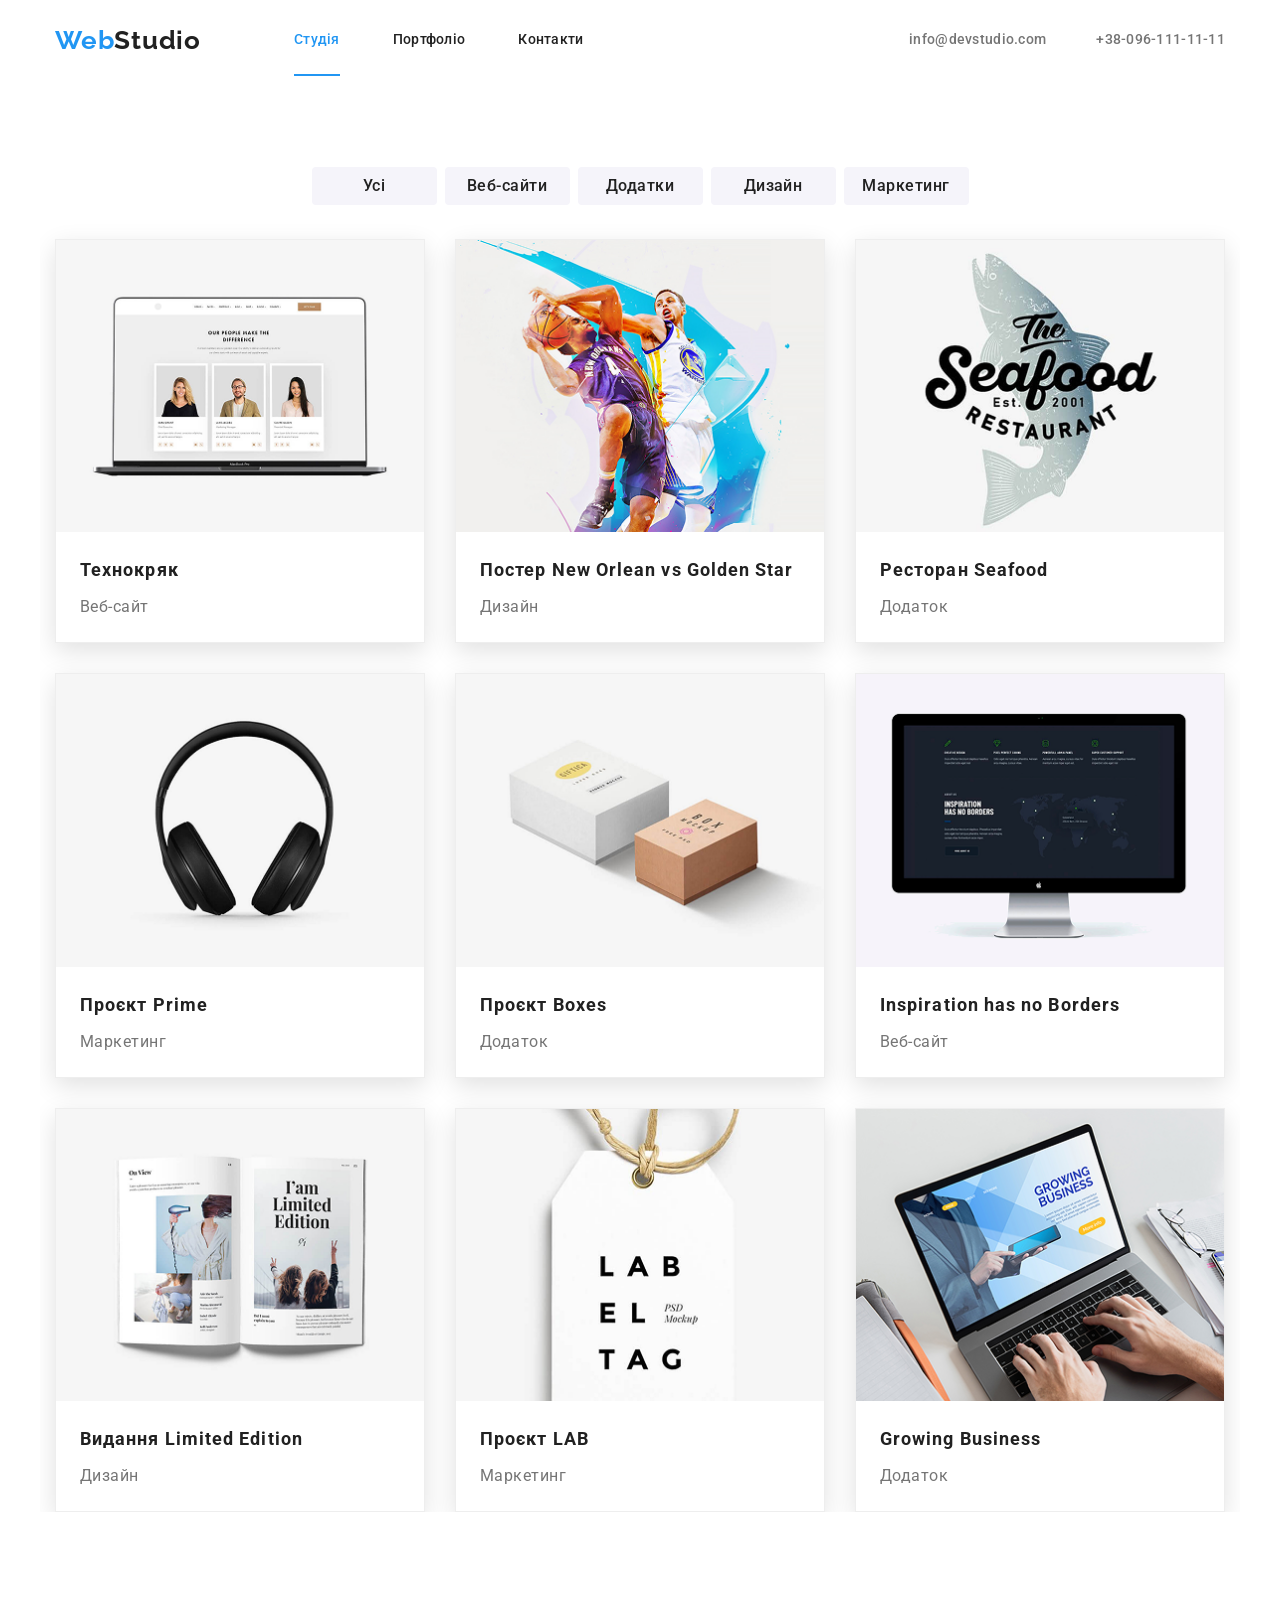
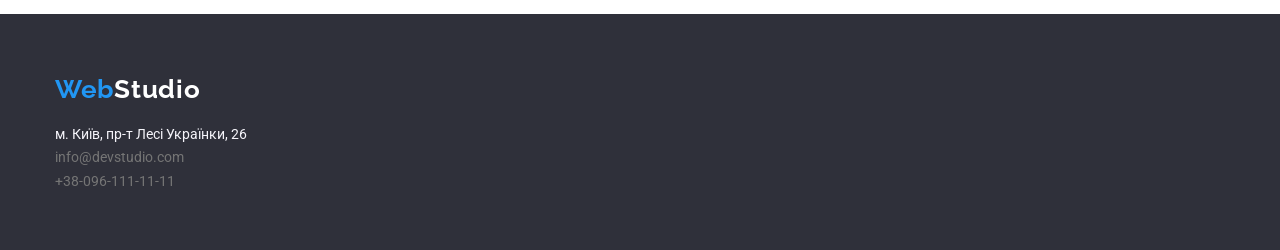
==== commit c5754f89: "19_homework_62" ====
--- a/catalog.html
+++ b/catalog.html
@@ -12,17 +12,25 @@
     <link rel="stylesheet" href="./css/styles.css">
 </head>
 <body>
-    <header class="header">
+<header class="header">
         <div class="container">
             <div class="header-box-one">
-                <a href="./index.html" class="header-logo">Web<span class="logo-accent">Studio</span></a>
+                <div class="burger-menu">
+                    <a href="./index.html" class="header-logo">
+                        Web<span class="logo-accent">Studio</span>
+                    </a>
+
+                    <button type="button" class="menu-open" aria-label="Відкрити меню">
+                        <img src="./images/menu_40px.png" alt="">
+                    </button>
+                </div>
                 <nav class="header-navigation">
                     <ul class="header-nav-list">
                         <li class="header-nav-item">
-                            <a href="./index.html" class="header-nav-link">Студія</a>
+                            <a href="./index.html" class="header-nav-link-current">Студія</a>
                         </li>
                         <li class="header-nav-item">
-                            <a href="./catalog.html" class="header-nav-link-current">Портфоліо</a>
+                            <a href="./catalog.html" class="header-nav-link">Портфоліо</a>
                         </li>
                         <li class="header-nav-item">
                             <a href="#" class="header-nav-link">Контакти</a>
@@ -41,137 +49,187 @@
                 </ul>
             </div>
         </div>
+        <div class="backdrop">
+            <div class="modal">
+                <button type="button" class="close" aria-label="Закрити меню">
+                    <img src="./images/close_40px.png" alt="">
+                </button>
+                <nav class="mobile-menu">
+                    <ul class="mobile-menu-list">
+                        <li class="mobile-menu-item">
+                            <a href="./index.html" class="mobile-menu-link">
+                                Студія
+                            </a>
+                        </li>
+                        <li class="mobile-menu-item">
+                            <a href="./catalog.html" class="mobile-menu-link mobile-menu-link-current">
+                                Портфоліо
+                            </a>
+                        </li>
+                        <li class="mobile-menu-item">
+                            <a href="#" class="mobile-menu-link">
+                                Контакти
+                            </a>
+                        </li>
+                    </ul>
+                </nav>
+                <div class="mobile-menu-contacts">
+                    <a href="#" class="mobile-phone">
+                        +38 096 111 11 11
+                    </a>
+                    <a href="#" class="mobile-email">
+                        info@devstudio.com
+                    </a>
+                </div>
+                <ul class="mobile-social-list">
+                    <li class="mobile-social-item">
+                        <a href="#" class="mobile-social-link">Instagram</a>
+                    </li>
+                    <li class="mobile-social-item">
+                        <a href="#" class="mobile-social-link">Twitter</a>
+                    </li>
+                    <li class="mobile-social-item">
+                        <a href="#" class="mobile-social-link">Facebook</a>
+                    </li>
+                    <li class="mobile-social-item">
+                        <a href="#" class="mobile-social-link">LinkedIn</a>
+                    </li>
+                </ul>
+            </div>
+        </div>
     </header>
-    <section class="catalog">
-        <div class="container">
-            <ul class="catalog-list">
-                <li class="catalog-item">
-                    <button class="catalog-button">Усі</button>
-                </li>
-                <li class="catalog-item">
-                    <button class="catalog-button">Веб-сайти</button>
-                </li>
-                <li class="catalog-item">
-                    <button class="catalog-button">Додатки</button></li>
-                <li class="catalog-item">
-                    <button class="catalog-button">Дизайн</button>
-                </li>
-                <li class="catalog-item">
-                    <button class="catalog-button">Маркетинг</button>
-                </li>
-            </ul>
-            <ul class="products-list">
-                <li class="products-item">
-                    <div class="products-wrapper">
-                        <img src="./images/img(3).png" alt="img-1" class="products-image">
-                    <p class="ower">
-                        Ресурс пропонує комплексні пропозиції з різним рівнем функціоналу та сервісів. Все це дозволить відвідувачу отримати вичерпні відомості про компанію чи приватну особу.
-                    </p>
-                    </div>
-                    <div class="products-wrap">
-                        <h2 class="products-title">Технокряк</h2>
-                        <p class="products-text">Веб-сайт</p>
-                    </div>
-                </li>
-                <li class="products-item">
-                    <div class="products-wrapper">
-                        <img src="./images/img(4).png" alt="img-2" class="products-image">
+    <main>
+        <section class="catalog">
+            <div class="container">
+                <ul class="catalog-list">
+                    <li class="catalog-item">
+                        <button class="catalog-button">Усі</button>
+                    </li>
+                    <li class="catalog-item">
+                        <button class="catalog-button">Веб-сайти</button>
+                    </li>
+                    <li class="catalog-item">
+                        <button class="catalog-button">Додатки</button></li>
+                    <li class="catalog-item">
+                        <button class="catalog-button">Дизайн</button>
+                    </li>
+                    <li class="catalog-item">
+                        <button class="catalog-button">Маркетинг</button>
+                    </li>
+                </ul>
+                <ul class="products-list">
+                    <li class="products-item">
+                        <div class="products-wrapper">
+                            <img src="./images/img(3).png" alt="img-1" class="products-image">
                         <p class="ower">
                             Ресурс пропонує комплексні пропозиції з різним рівнем функціоналу та сервісів. Все це дозволить відвідувачу отримати вичерпні відомості про компанію чи приватну особу.
                         </p>
-                    </div>
-                    <div class="products-wrap">
-                        <h2 class="products-title">Постер New Orlean vs Golden Star</h2>
-                        <p class="products-text">Дизайн</p>
-                    </div>
-                </li>
-                <li class="products-item">
-                    <div class="products-wrapper">
-                        <img src="./images/img(5).png" alt="img-3" class="products-image">
-                        <p class="ower">
-                            Ресурс пропонує комплексні пропозиції з різним рівнем функціоналу та сервісів. Все це дозволить відвідувачу отримати вичерпні відомості про компанію чи приватну особу.
-                        </p>
-                    </div>
-                    <div class="products-wrap">
-                        <h2 class="products-title">Ресторан Seafood</h2>
-                        <p class="products-text">Додаток</p>
-                    </div>
-                </li>
-                <li class="products-item">
-                    <div class="products-wrapper">
-                        <img src="./images/img(6).png" alt="img-4" class="products-image">
-                        <p class="ower">
-                            Ресурс пропонує комплексні пропозиції з різним рівнем функціоналу та сервісів. Все це дозволить відвідувачу отримати вичерпні відомості про компанію чи приватну особу.
-                        </p>
-                    </div>
-                    <div class="products-wrap">
-                        <h2 class="products-title">Проєкт Prime</h2>
-                        <p class="products-text">Маркетинг</p>
-                    </div>
-                </li>
-                <li class="products-item">
-                    <div class="products-wrapper">
-                        <img src="./images/img(7).png" alt="img-5" class="products-image">
-                        <p class="ower">
-                            Ресурс пропонує комплексні пропозиції з різним рівнем функціоналу та сервісів. Все це дозволить відвідувачу отримати вичерпні відомості про компанію чи приватну особу.
-                        </p>
-                    </div>
-                    <div class="products-wrap">
-                        <h2 class="products-title">Проєкт Boxes</h2>
-                        <p class="products-text">Додаток</p>
-                    </div>
-                </li>
-                <li class="products-item">
-                    <div class="products-wrapper">
-                        <img src="./images/img(8).png" alt="img-6" class="products-image">
-                        <p class="ower">
-                            Ресурс пропонує комплексні пропозиції з різним рівнем функціоналу та сервісів. Все це дозволить відвідувачу отримати вичерпні відомості про компанію чи приватну особу.
-                        </p>
-                    </div>
-                    <div class="products-wrap">
-                        <h2 class="products-title">Inspiration has no Borders</h2>
-                        <p class="products-text">Веб-сайт</p>
-                    </div>
-                </li>
-                <li class="products-item">
-                    <div class="products-wrapper">
-                        <img src="./images/img(9).png" alt="img-7" class="products-image">
-                        <p class="ower">
-                            Ресурс пропонує комплексні пропозиції з різним рівнем функціоналу та сервісів. Все це дозволить відвідувачу отримати вичерпні відомості про компанію чи приватну особу.
-                        </p>
-                    </div>
-                    <div class="products-wrap">
-                        <h2 class="products-title">Видання Limited Edition</h2>
-                        <p class="products-text">Дизайн</p>
-                    </div>
-                </li>
-                <li class="products-item">
-                    <div class="products-wrapper">
-                        <img src="./images/img(10).png" alt="img-8" class="products-image">
-                        <p class="ower">
-                            Ресурс пропонує комплексні пропозиції з різним рівнем функціоналу та сервісів. Все це дозволить відвідувачу отримати вичерпні відомості про компанію чи приватну особу.
-                        </p>
-                    </div>
-                    <div class="products-wrap">
-                        <h2 class="products-title">Проєкт LAB</h2>
-                        <p class="products-text">Маркетинг</p>
-                    </div>
-                </li>
-                <li class="products-item">
-                    <div class="products-wrapper">
-                        <img src="./images/img(11).png" alt="img-9" class="products-image">
-                        <p class="ower">
-                            Ресурс пропонує комплексні пропозиції з різним рівнем функціоналу та сервісів. Все це дозволить відвідувачу отримати вичерпні відомості про компанію чи приватну особу.
-                        </p>
-                    </div>
-                    <div class="products-wrap">
-                        <h2 class="products-title">Growing Business</h2>
-                        <p class="products-text">Додаток</p>
-                    </div>
-                </li>
-            </ul>
-        </div>
-    </section>
+                        </div>
+                        <div class="products-wrap">
+                            <h2 class="products-title">Технокряк</h2>
+                            <p class="products-text">Веб-сайт</p>
+                        </div>
+                    </li>
+                    <li class="products-item">
+                        <div class="products-wrapper">
+                            <img src="./images/img(4).png" alt="img-2" class="products-image">
+                            <p class="ower">
+                                Ресурс пропонує комплексні пропозиції з різним рівнем функціоналу та сервісів. Все це дозволить відвідувачу отримати вичерпні відомості про компанію чи приватну особу.
+                            </p>
+                        </div>
+                        <div class="products-wrap">
+                            <h2 class="products-title">Постер New Orlean vs Golden Star</h2>
+                            <p class="products-text">Дизайн</p>
+                        </div>
+                    </li>
+                    <li class="products-item">
+                        <div class="products-wrapper">
+                            <img src="./images/img(5).png" alt="img-3" class="products-image">
+                            <p class="ower">
+                                Ресурс пропонує комплексні пропозиції з різним рівнем функціоналу та сервісів. Все це дозволить відвідувачу отримати вичерпні відомості про компанію чи приватну особу.
+                            </p>
+                        </div>
+                        <div class="products-wrap">
+                            <h2 class="products-title">Ресторан Seafood</h2>
+                            <p class="products-text">Додаток</p>
+                        </div>
+                    </li>
+                    <li class="products-item">
+                        <div class="products-wrapper">
+                            <img src="./images/img(6).png" alt="img-4" class="products-image">
+                            <p class="ower">
+                                Ресурс пропонує комплексні пропозиції з різним рівнем функціоналу та сервісів. Все це дозволить відвідувачу отримати вичерпні відомості про компанію чи приватну особу.
+                            </p>
+                        </div>
+                        <div class="products-wrap">
+                            <h2 class="products-title">Проєкт Prime</h2>
+                            <p class="products-text">Маркетинг</p>
+                        </div>
+                    </li>
+                    <li class="products-item">
+                        <div class="products-wrapper">
+                            <img src="./images/img(7).png" alt="img-5" class="products-image">
+                            <p class="ower">
+                                Ресурс пропонує комплексні пропозиції з різним рівнем функціоналу та сервісів. Все це дозволить відвідувачу отримати вичерпні відомості про компанію чи приватну особу.
+                            </p>
+                        </div>
+                        <div class="products-wrap">
+                            <h2 class="products-title">Проєкт Boxes</h2>
+                            <p class="products-text">Додаток</p>
+                        </div>
+                    </li>
+                    <li class="products-item">
+                        <div class="products-wrapper">
+                            <img src="./images/img(8).png" alt="img-6" class="products-image">
+                            <p class="ower">
+                                Ресурс пропонує комплексні пропозиції з різним рівнем функціоналу та сервісів. Все це дозволить відвідувачу отримати вичерпні відомості про компанію чи приватну особу.
+                            </p>
+                        </div>
+                        <div class="products-wrap">
+                            <h2 class="products-title">Inspiration has no Borders</h2>
+                            <p class="products-text">Веб-сайт</p>
+                        </div>
+                    </li>
+                    <li class="products-item">
+                        <div class="products-wrapper">
+                            <img src="./images/img(9).png" alt="img-7" class="products-image">
+                            <p class="ower">
+                                Ресурс пропонує комплексні пропозиції з різним рівнем функціоналу та сервісів. Все це дозволить відвідувачу отримати вичерпні відомості про компанію чи приватну особу.
+                            </p>
+                        </div>
+                        <div class="products-wrap">
+                            <h2 class="products-title">Видання Limited Edition</h2>
+                            <p class="products-text">Дизайн</p>
+                        </div>
+                    </li>
+                    <li class="products-item">
+                        <div class="products-wrapper">
+                            <img src="./images/img(10).png" alt="img-8" class="products-image">
+                            <p class="ower">
+                                Ресурс пропонує комплексні пропозиції з різним рівнем функціоналу та сервісів. Все це дозволить відвідувачу отримати вичерпні відомості про компанію чи приватну особу.
+                            </p>
+                        </div>
+                        <div class="products-wrap">
+                            <h2 class="products-title">Проєкт LAB</h2>
+                            <p class="products-text">Маркетинг</p>
+                        </div>
+                    </li>
+                    <li class="products-item">
+                        <div class="products-wrapper">
+                            <img src="./images/img(11).png" alt="img-9" class="products-image">
+                            <p class="ower">
+                                Ресурс пропонує комплексні пропозиції з різним рівнем функціоналу та сервісів. Все це дозволить відвідувачу отримати вичерпні відомості про компанію чи приватну особу.
+                            </p>
+                        </div>
+                        <div class="products-wrap">
+                            <h2 class="products-title">Growing Business</h2>
+                            <p class="products-text">Додаток</p>
+                        </div>
+                    </li>
+                </ul>
+            </div>
+        </section>
+    </main>
     <footer class="footer">
         <div class="container">
             <a href="./index.html" class="footer-logo">Web<span class="logo-span">Studio</span></a>
@@ -188,5 +246,31 @@
             </ul>
         </div>
     </footer>
+    <script>
+        const mobileMenu = document.querySelector(".backdrop");
+        const openMenuButton = document.querySelector(".menu-open");
+        const closeMenuButton = document.querySelector(".close");
+
+        const openMobileMenu = () => {
+            mobileMenu.classList.add("is-open");
+            document.body.classList.add("modal-open");
+        };
+
+        const closeMobileMenu = () => {
+            mobileMenu.classList.remove("is-open");
+            document.body.classList.remove("modal-open");
+        };
+
+        openMenuButton.addEventListener("click", openMobileMenu);
+
+        closeMenuButton.addEventListener("click", closeMobileMenu);
+
+        mobileMenu.addEventListener("click", event => {
+            if (event.target === mobileMenu) {
+                closeMobileMenu();
+            }
+        });
+    </script>
+</html>
 </body>
 </html>
--- a/css/styles.css
+++ b/css/styles.css
@@ -1,4 +1,4 @@
-:root{
+:root {
     --secondary-color: #2F303A;
     --button-color: #2196F3;
     --secondary-title-color: #FFFFFF;
@@ -8,7 +8,7 @@
 }
 
 body {
-     font-family: "Roboto", sans-serif;
+    font-family: "Roboto", sans-serif;
 }
 
 .container {
@@ -16,7 +16,6 @@
     max-width: 1200px;
     margin: 0 auto;
     padding: 0 15px;
-    outline: 3px solid red;
 }
 
 .header {
@@ -27,76 +26,229 @@
     padding-bottom: 10px;
 }
 
-.header .container {              
+.header .container {
     display: flex;
     align-items: center;
     justify-content: space-between;
 }
 
 .header-box-one {
-    display: flex;
-    align-items: center;
+    width: 100%;
+    display: flex;
+    align-items: center;
+}
+
+.burger-menu {
+    width: 100%;
+    display: flex;
+    align-items: center;
+    justify-content: space-between;
+}
+
+.backdrop {
+    position: fixed;
+    inset: 0;
+    width: 100%;
+    height: 100%;
+    background-color: rgba(0, 0, 0, 0.1);
+    display: flex;
+    justify-content: center;
+    align-items: center;
+    opacity: 0;
+    visibility: hidden;
+    pointer-events: none;
+    z-index: 9999;
+    transition: opacity 350ms ease, visibility 350ms ease;
+}
+
+.backdrop.is-open {
+    opacity: 1;
+    visibility: visible;
+    pointer-events: auto;
+}
+
+.modal {
+    position: relative;
+    width: 100%;
+    height: 100%;
+    padding: 32px;
+    background-color: #fff;
+}
+
+.close {
+    position: absolute;
+    top: 5px;
+    right: 5px;
+    width: 40px;
+    height: 40px;
+    padding: 0;
+    display: flex;
+    align-items: center;
+    justify-content: center;
+    border: none;
+    background: transparent;
+    cursor: pointer;
+}
+
+.close img {
+    width: 40px;
+    height: 40px;
+    display: block;
+}
+
+.mobile-menu {
+    width: 100%;
+}
+
+.mobile-menu-list {
+    display: flex;
+    flex-direction: column;
+    gap: 32px;
+    margin: 0;
+    padding: 0;
+}
+
+.mobile-menu-item {
+    margin: 0;
+    padding: 0;
+}
+
+.mobile-menu-link {
+    color: var(--title-color);
+    font-family: Roboto, sans-serif;
+    font-size: 40px;
+    font-style: normal;
+    font-weight: 500;
+    line-height: 1.17;
+    letter-spacing: 0.8px;
+    text-decoration: none;
+    transition: color 250ms ease;
+}
+
+.mobile-menu-link:hover,
+.mobile-menu-link-current {
+    color: var(--button-color);
+}
+
+.mobile-menu-contacts {
+    position: absolute;
+    left: 32px;
+    bottom: 95px;
+    display: flex;
+    flex-direction: column;
+}
+
+.mobile-phone {
+    color: var(--button-color);
+    font-family: Roboto, sans-serif;
+    font-size: 34px;
+    font-weight: 500;
+    line-height: 1.17;
+    letter-spacing: 0.68px;
+    text-decoration: none;
+    margin-bottom: 32px;
+}
+
+.mobile-email {
+    color: var(--text-color);
+    font-size: 24px;
+    font-weight: 500;
+    line-height: 1.17;
+    letter-spacing: 0.48px;
+    text-decoration: none;
+}
+
+.mobile-social-list {
+    position: absolute;
+    left: 32px;
+    bottom: 13px;
+    display: flex;
+    align-items: center;
+    margin: 0;
+    padding: 0;
+}
+
+.mobile-social-item {
+    position: relative;
+    display: flex;
+    align-items: center;
+}
+
+.mobile-social-item:not(:last-child)::after {
+    content: "";
+    width: 1px;
+    height: 22px;
+    margin: 0 10px;
+    background-color: rgba(33, 33, 33, 0.2);
+}
+
+.mobile-social-link {
+    color: var(--button-color);
+    font-size: 18px;
+    font-weight: 500;
+    line-height: 1.22;
+    letter-spacing: 0.36px;
+    text-decoration: none;
 }
 
 .header-logo {
     color: var(--button-color);
-    font-family: Raleway;
+    font-family: Raleway, sans-serif;
     font-size: 26px;
     font-style: normal;
     font-weight: 700;
     line-height: 1.19;
     letter-spacing: 0.72px;
-    margin-right: auto;
+    margin-right: 0;
 }
 
 .logo-accent {
-    color:var(--title-color);
+    color: var(--title-color);
+}
+
+.menu-open {
+    display: block;
+    padding: 0;
+    border: none;
+    background: transparent;
+    cursor: pointer;
+}
+
+.menu-open img {
+    display: block;
 }
 
 .header-navigation {
-    display: flex;
-    flex-direction: row;
     display: none;
 }
 
 .header-nav-item {
     color: var(--title-color);
     font-size: 14px;
-    font-style: normal;
+    font-weight: 500;
+    line-height: 1.14;
+    letter-spacing: 0.28px;
+    position: relative;
+}
+
+.header-nav-list {
+    display: flex;
+    flex-direction: row;
+    gap: 53px;
+}
+
+.header-nav-link {
+    color: var(--title-color);
+    font-size: 14px;
     font-weight: 500;
     line-height: 1.14;
     letter-spacing: 0.28px;
     text-decoration: none;
-    position: relative;
-}
-
-.header-nav-list {
-    display: flex;
-    flex-direction: row;
-    gap: 53px;
-}
-
-.header-nav-link {
-    color: var(--title-color);
-    font-size: 14px;
-    font-style: normal;
-    font-weight: 500;
-    line-height: 1.14;
-    letter-spacing: 0.28px;
-    text-decoration: none;
-    transition:
-    color 250ms cubic-bezier(0.4, 0, 0.2, 1),
-    background-color 250ms cubic-bezier(0.4, 0, 0.2, 1),
-    box-shadow 250ms cubic-bezier(0.4, 0, 0.2, 1);
-}
-
-.header-nav-link-current{
+    transition: color 250ms cubic-bezier(0.4, 0, 0.2, 1);
+}
+
+.header-nav-link-current {
     color: var(--button-color);
-    transition:
-        transform .35s ease,
-        box-shadow .35s ease;
-    transition-duration: 350ms;
-    transition-timing-function: cubic-bezier(0.175, 0.885, 0.32, 1.275);
 }
 
 .header-nav-link-current::after {
@@ -107,102 +259,238 @@
     width: 100%;
     height: 2px;
     background: var(--button-color);
-    transform: scaleX(0);
-    transform-origin: center;
-    animation: drawLine 600ms ease forwards;
-}
-
-@keyframes drawLine {
-    to {
-        transform: scaleX(1);
-    }
-}
-    
-.header-nav-link-current:hover::after {
-    transform: scaleX(1);
-}
-
-.header-nav-link:hover{
+}
+
+.header-nav-link:hover {
     color: var(--button-color);
-}
-
-.header-nav-link:hover::after {
-    opacity: 1;
-    transform: scaleX(1);
-
 }
 
 .header-nav-link::after {
     content: "";
-    display: block;
-    width: 100%;
-    height: 2px;
-    background-color: var(--button-color);
     position: absolute;
     left: 0;
     bottom: -28px;
+    width: 100%;
+    height: 2px;
+    background-color: var(--button-color);
     transform: scaleX(0);
     transform-origin: center;
-    transition: transform 350ms cubic-bezier(0.175, 0.885, 0.32, 1.275);
-    opacity: 0;
+    transition: transform 350ms ease;
+}
+
+.header-nav-link:hover::after {
+    transform: scaleX(1);
+}
+
+.header-box-two {
+    display: none;
 }
 
 .header-info-list {
     display: none;
     margin-left: auto;
-} 
+}
 
 .header-info-item {
-    color: var(--title-color);
     font-size: 14px;
-    font-style: normal;
+    font-weight: 500;
+    line-height: 1.14;
+    letter-spacing: 0.28px;
+}
+
+.header-info-link {
+    color: var(--text-color);
+    font-size: 14px;
     font-weight: 500;
     line-height: 1.14;
     letter-spacing: 0.28px;
     text-decoration: none;
 }
 
-.header-info-link {
-    color: var(--text-color);
-    font-size: 14px;
-    font-style: normal;
-    font-weight: 500;
-    line-height: 1.14;
-    letter-spacing: 0.28px;
-    text-decoration: none;
-    display: flex;
-    justify-content: end;
-} 
-
 .header-info-link:hover {
     color: var(--button-color);
+}
+
+.contact-backdrop {
+    position: fixed;
+    inset: 0;
+    display: flex;
+    align-items: center;
+    justify-content: center;
+    padding: 15px;
+    background-color: rgba(0, 0, 0, 0.2);
+    opacity: 0;
+    visibility: hidden;
+    pointer-events: none;
+    z-index: 10000;
+    transition: opacity 250ms ease, visibility 250ms ease;
+}
+
+.contact-backdrop.is-open {
+    opacity: 1;
+    visibility: visible;
+    pointer-events: auto;
+}
+
+.contact-modal {
+    position: relative;
+    width: 100%;
+    max-width: 450px;
+    padding: 40px;
+    background-color: #fff;
+    border-radius: 4px;
+    box-shadow: 0 2px 8px rgba(0, 0, 0, 0.2);
+    transform: scale(0.9);
+    transition: transform 250ms ease;
+}
+
+.contact-backdrop.is-open .contact-modal {
+    transform: scale(1);
+}
+
+.contact-close {
+    position: absolute;
+    top: 8px;
+    right: 8px;
+    width: 30px;
+    height: 30px;
+    padding: 0;
+    display: flex;
+    align-items: center;
+    justify-content: center;
+    border: 1px solid #eeeeee;
+    border-radius: 50%;
+    background-color: #ffffff;
+    cursor: pointer;
+}
+
+.contact-close img {
+    width: 18px;
+    height: 18px;
+    display: block;
+}
+
+.contact-title {
+    margin: 0 0 20px;
+    color: var(--title-color);
+    text-align: center;
+    font-size: 20px;
+    line-height: 1.15;
+    font-weight: 700;
+}
+
+.contact-form {
+    display: flex;
+    flex-direction: column;
+}
+
+.contact-label {
+    display: flex;
+    flex-direction: column;
+    margin-bottom: 10px;
+}
+
+.contact-label-text {
+    margin-bottom: 4px;
+    color: var(--text-color);
+    font-size: 12px;
+    line-height: 1.16;
+}
+
+.contact-input {
+    width: 100%;
+    height: 40px;
+    padding: 0 12px;
+    border: 1px solid #757575;
+    border-radius: 4px;
+    outline: none;
+    font-family: Roboto, sans-serif;
+    font-size: 14px;
+    transition: border-color 250ms ease;
+}
+
+.contact-input:focus {
+    border-color: var(--button-color);
+}
+
+.contact-textarea {
+    width: 100%;
+    height: 120px;
+    padding: 12px;
+    resize: none;
+    border: 1px solid #757575;
+    border-radius: 4px;
+    outline: none;
+    font-family: Roboto, sans-serif;
+    font-size: 14px;
+    transition: border-color 250ms ease;
+}
+
+.contact-textarea:focus {
+    border-color: var(--button-color);
+}
+
+.contact-textarea::placeholder {
+    color: rgba(117, 117, 117, 0.5);
+}
+
+.contact-policy {
+    display: flex;
+    align-items: center;
+    gap: 8px;
+    margin-top: 5px;
+    color: var(--text-color);
     font-family: Roboto;
-    font-size: 14px;
+    font-size: 12px;
     font-style: normal;
-    font-weight: 500;
+    font-weight: 400;
     line-height: normal;
-    letter-spacing: 0.28px;
-    opacity: 1;
-}
-
-       
+    letter-spacing: 0.36px;
+}
+
+.contact-policy input {
+    width: 16px;
+    height: 16px;
+    margin: 0;
+    flex-shrink: 0;
+    color: var(--secondary-title-color);
+}
+
+.contact-policy span {
+    display: inline;
+}
+
+.contact-policy a {
+    color: var(--button-color);
+    text-decoration: underline;
+}
+
+.contact-button {
+    align-self: center;
+    width: 200px;
+    height: 50px;
+    margin-top: 30px;
+    border: none;
+    border-radius: 4px;
+    background-color: var(--button-color);
+    color: #fff;
+    font-family: Roboto, sans-serif;
+    font-size: 16px;
+    font-weight: 700;
+    cursor: pointer;
+    box-shadow: 0 4px 4px rgba(0, 0, 0, 0.15);
+}
+
+body.modal-open {
+    overflow: hidden;
+}
+
 .hero {
     background-color: var(--secondary-color);
     padding-top: 118px;
     padding-bottom: 118px;
 }
 
-@keyframes heroFadeUp {
-    0% {
-        opacity: 0;
-        transform: translateY(30px);
-    }
-    100% {
-        opacity: 1;
-        transform: translateY(0);
-    }
-}
-
 .hero .container {
     display: flex;
     justify-content: center;
@@ -212,11 +500,9 @@
 
 .hero-title {
     width: 100%;
-    flex-shrink: 0;
     color: var(--secondary-title-color);
     text-align: center;
     font-size: 26px;
-    font-style: normal;
     font-weight: 900;
     line-height: 42px;
     letter-spacing: 1.56px;
@@ -226,20 +512,32 @@
 }
 
 .hero-button {
-    width: 200.0px;
-    height: 50.0px;
+    width: 200px;
+    height: 50px;
+    border: none;
     border-radius: 4px;
     background: var(--button-color);
-    box-shadow: 0 4px 4px 0 rgba(0, 0, 0, 0.15);
+    box-shadow: 0 4px 4px rgba(0, 0, 0, 0.15);
     color: var(--secondary-title-color);
     text-align: center;
-    font-family: Roboto;
+    font-family: Roboto, sans-serif;
     font-size: 16px;
-    font-style: normal;
     font-weight: 700;
     line-height: 1.87;
     letter-spacing: 0.96px;
+    cursor: pointer;
     animation: heroFadeUp 800ms ease-out 200ms both;
+}
+
+@keyframes heroFadeUp {
+    0% {
+        opacity: 0;
+        transform: translateY(30px);
+    }
+    100% {
+        opacity: 1;
+        transform: translateY(0);
+    }
 }
 
 @keyframes cardAppear {
@@ -305,16 +603,14 @@
 }
 
 .work .container {
-    margin: 0 auto;
     display: flex;
     flex-direction: column;
 }
 
 .work-title {
-    color:var(--title-color);
+    color: var(--title-color);
     text-align: center;
     font-size: 36px;
-    font-style: normal;
     font-weight: 700;
     line-height: 1.16;
     letter-spacing: 1.08px;
@@ -327,7 +623,6 @@
         opacity: 0;
         transform: translateX(-40px);
     }
-
     to {
         opacity: 1;
         transform: translateX(0);
@@ -348,7 +643,6 @@
     from {
         transform: rotate(0deg) scale(1);
     }
-
     to {
         transform: rotate(3deg) scale(1.05);
     }
@@ -366,7 +660,6 @@
 }
 
 .team .container {
-    margin: 0 auto;
     display: flex;
     flex-direction: column;
 }
@@ -394,7 +687,6 @@
     from {
         transform: scale(1);
     }
-
     to {
         transform: scale(1.05);
     }
@@ -402,7 +694,7 @@
 
 .team-item:hover {
     animation: zoomCard 500ms forwards;
-    box-shadow: 0 10px 25px rgba(0,0,0,.2);
+    box-shadow: 0 10px 25px rgba(0, 0, 0, .2);
 }
 
 .team-item-text {
@@ -413,11 +705,9 @@
 }
 
 .team-title {
-    color: #212121;
+    color: var(--title-color);
     text-align: center;
-    font-family: Roboto;
     font-size: 36px;
-    font-style: normal;
     font-weight: 700;
     line-height: 1.16;
     letter-spacing: 1.08px;
@@ -430,7 +720,6 @@
         opacity: 0;
         transform: translateX(40px);
     }
-
     to {
         opacity: 1;
         transform: translateX(0);
@@ -441,7 +730,6 @@
     color: var(--title-color);
     text-align: center;
     font-size: 16px;
-    font-style: normal;
     font-weight: 500;
     line-height: 1.18;
     letter-spacing: 0.48px;
@@ -452,7 +740,6 @@
     color: var(--text-color);
     text-align: center;
     font-size: 16px;
-    font-style: normal;
     font-weight: 400;
     line-height: 1.18;
     letter-spacing: 0.48px;
@@ -472,7 +759,6 @@
     from {
         opacity: 0;
     }
-
     to {
         opacity: 1;
     }
@@ -484,18 +770,16 @@
 
 .footer-logo {
     color: var(--button-color);
-    font-family: Raleway;
+    font-family: Raleway, sans-serif;
     font-size: 26px;
-    font-style: normal;
     font-weight: 700;
     line-height: 1.19;
     letter-spacing: 0.72px;
-    margin-right: auto;
     display: inline-block;
 }
 
 .logo-span {
-    color:var(--secondary-title-color);
+    color: var(--secondary-title-color);
 }
 
 .footer-list {
@@ -509,23 +793,14 @@
 .footer-link-1 {
     color: var(--third-color);
     font-size: 14px;
-    font-style: normal;
     font-weight: 400;
     text-decoration: none;
 }
 
-.footer-link-2 {
-    color: var(--text-color);
-    font-size: 14px;
-    font-style: normal;
-    font-weight: 400;
-    text-decoration: none;
-}
-
+.footer-link-2,
 .footer-link-3 {
     color: var(--text-color);
     font-size: 14px;
-    font-style: normal;
     font-weight: 400;
     text-decoration: none;
 }
@@ -536,7 +811,7 @@
 }
 
 .catalog .container {
-    overflow: hidden
+    overflow: hidden;
 }
 
 .catalog-list {
@@ -553,10 +828,10 @@
     color: var(--title-color);
     text-align: center;
     font-size: 16px;
-    font-style: normal;
     font-weight: 500;
     line-height: 1.62;
     letter-spacing: 0.48px;
+    border: none;
     border-radius: 4px;
     background: var(--third-color);
     cursor: pointer;
@@ -574,26 +849,21 @@
 }
 
 .products-item {
-    width:100%;
-    border:  1px solid #EEE;
+    width: 100%;
+    border: 1px solid #EEE;
     cursor: pointer;
     background-color: var(--secondary-title-color);
-    box-shadow: 0 8px 24px rgba(0,0,0,.12);
-    transition:
-        transform .35s ease,
-        box-shadow .35s ease;
-    transition-duration: 350ms;
-    transition-timing-function: cubic-bezier(0.175, 0.885, 0.32, 1.275);
-    transform: translateY(-0px), scale(1.05);
+    box-shadow: 0 8px 24px rgba(0, 0, 0, .12);
+    transition: transform .35s ease, box-shadow .35s ease;
 }
 
 .products-item:hover {
-    box-shadow: 0 20px 40px rgba(0,0,0,.22);
+    box-shadow: 0 20px 40px rgba(0, 0, 0, .22);
     transform: translateY(-8px);
+}
+
+.products-item:hover .ower {
     opacity: 1;
-    .ower {
-        opacity: 1;
-    }
 }
 
 .products-wrapper {
@@ -608,9 +878,7 @@
 
 .ower {
     color: var(--secondary-title-color);
-    font-family: Roboto;
     font-size: 18px;
-    font-style: normal;
     font-weight: 400;
     line-height: 28px;
     letter-spacing: 0.54px;
@@ -622,8 +890,7 @@
     height: 100%;
     padding: 63px 24px;
     opacity: 0;
-    transition-duration: 350ms;
-    transition-timing-function: cubic-bezier(0.215, 0.610, 0.355, 1);
+    transition: opacity 350ms ease;
 }
 
 .products-wrap {
@@ -635,7 +902,6 @@
 .products-title {
     color: var(--title-color);
     font-size: 18px;
-    font-style: normal;
     font-weight: 700;
     line-height: 2;
     letter-spacing: 1.08px;
@@ -644,170 +910,155 @@
 
 .products-text {
     color: var(--text-color);
-    font-family: Roboto;
     font-size: 16px;
-    font-style: normal;
     font-weight: 400;
     line-height: 1.87;
     letter-spacing: 0.48px;
 }
 
-@media (min-width:480px) {
+@media (min-width: 480px) {
     .container {
         width: 480px;
     }
-
     .hero-title {
-        width: 360px; 
-    }
-
+        width: 360px;
+    }
     .team-image {
         width: 450px;
         height: auto;
     }
 }
 
-@media (min-width:768px) {
+@media (min-width: 768px) {
     .container {
         width: 768px;
     }
-
     .header {
-        display: flex;
         padding-top: 21px;
         padding-bottom: 21px;
     }
-
+    .header-box-one {
+        width: auto;
+    }
+    .burger-menu {
+        width: auto;
+    }
+    .menu-open {
+        display: none;
+    }
     .header-logo {
         margin-right: 87px;
     }
-
     .header-navigation {
         display: block;
     }
-
+    .header-box-two {
+        display: block;
+    }
     .header-info-list {
         display: flex;
         flex-direction: column;
-        align-items: start;
+        align-items: flex-start;
         gap: 10px;
-    } 
-
+    }
     .advanteges-content {
         flex-direction: row;
         flex-wrap: wrap;
     }
-
     .advanteges-item {
         width: calc((100% - 30px) / 2);
     }
-
     .advanteges-secondary-title {
         text-align: left;
     }
-
     .team-list {
         flex-direction: row;
         flex-wrap: wrap;
         gap: 30px;
     }
-
     .team-item {
         width: calc((100% - 30px) / 2);
     }
-
     .catalog-list {
         justify-content: center;
     }
-
-    .products-item{
-        width:calc((100% - 30px)/2);
-    }
-}
-
-@media (min-width:1200px) {
+    .products-item {
+        width: calc((100% - 30px) / 2);
+    }
+}
+@media (min-width: 1200px) {
     .container {
         width: 1200px;
     }
-
     .header {
-        display: flex;
         padding-top: 25px;
         padding-bottom: 25px;
     }
-
     .header-logo {
         font-size: 26px;
         letter-spacing: 0.78px;
         margin-right: 93px;
     }
-
     .header-info-list {
         flex-direction: row;
         gap: 50px;
-    } 
+    }
+
+    .contact-modal {
+        position: relative;
+        width: 100%;
+        max-width: 528px;
+    }
+
+    .contact-policy input {
+        margin-left: 12px;
+    }
 
     .hero {
         padding-top: 200px;
         padding-bottom: 200px;
     }
-
     .hero-title {
-        width: 696.0px;
+        width: 696px;
         font-size: 44px;
         line-height: 60px;
-        letter-spacing: 2.64px;  
-    }
-
+        letter-spacing: 2.64px;
+    }
     .advanteges {
         padding-top: 94px;
         padding-bottom: 94px;
     }
-
     .advanteges-item {
         width: calc((100% - 90px) / 4);
     }
-
     .advanteges-text {
         max-width: 430px;
     }
-
     .work {
         padding-bottom: 94px;
         display: block;
     }
-
     .team {
         padding-top: 94px;
         padding-bottom: 94px;
     }
-
     .team-list {
         flex-wrap: nowrap;
         gap: 30px;
     }
-
     .team-item {
         width: calc((100% - 90px) / 4);
     }
-
     .footer .container {
         text-align: left;
     }
-
-    .footer-logo {
-        margin-right: auto;
-    }
-
     .footer-list {
         align-items: flex-start;
     }
-
     .catalog-list {
         justify-content: center;
     }
-
-    .products-item{
-        width:calc((100% - 60px)/3);
+    .products-item {
+        width: calc((100% - 60px) / 3);
     }
 }
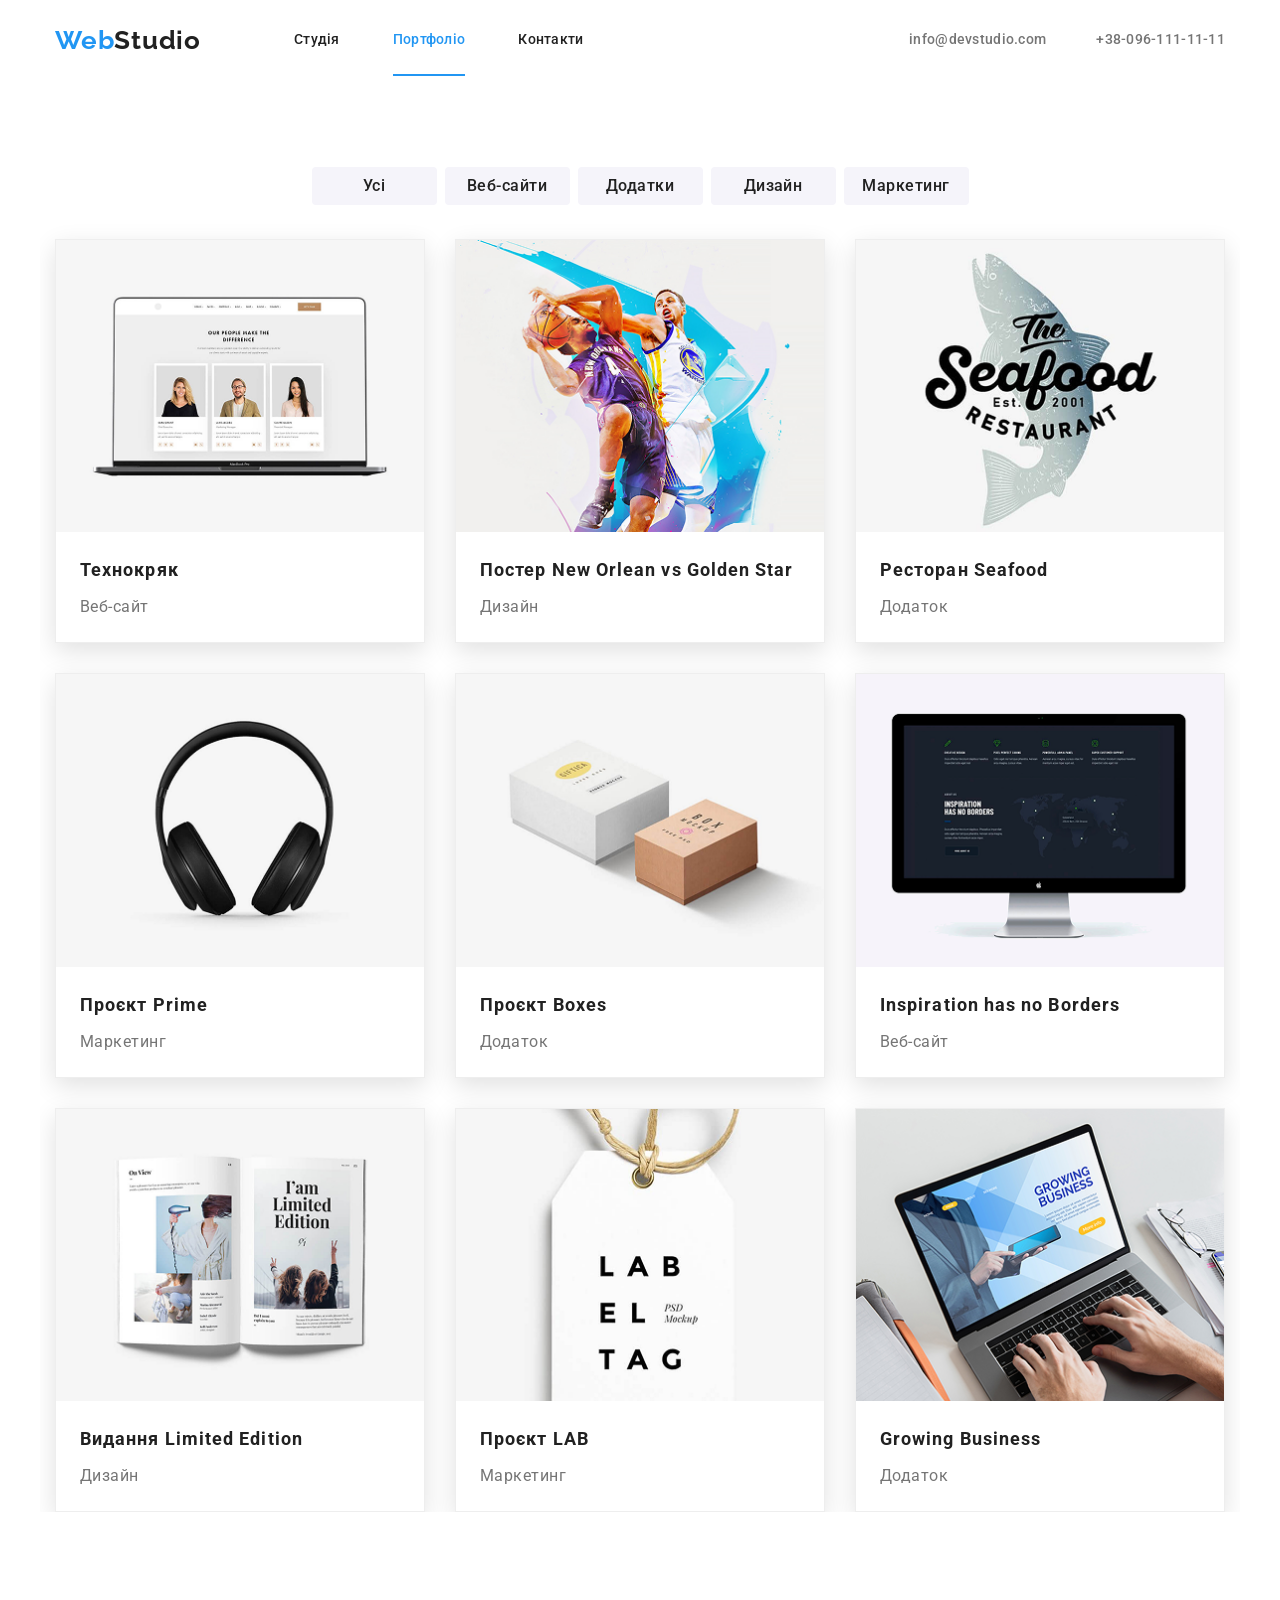
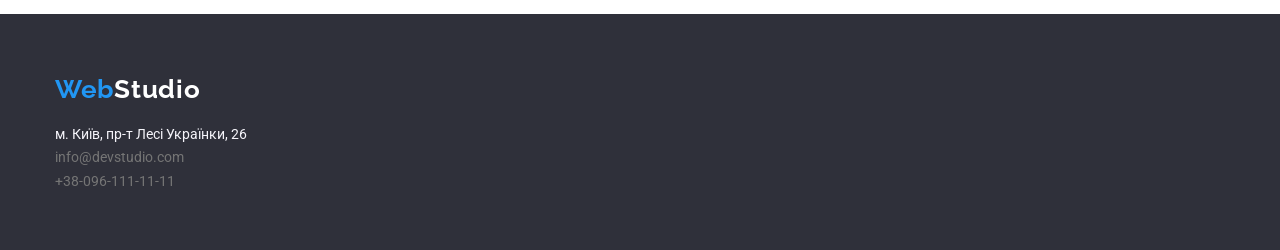
==== commit 639dc992: "20_homework_62" ====
--- a/catalog.html
+++ b/catalog.html
@@ -27,10 +27,10 @@
                 <nav class="header-navigation">
                     <ul class="header-nav-list">
                         <li class="header-nav-item">
-                            <a href="./index.html" class="header-nav-link-current">Студія</a>
+                            <a href="./index.html" class="header-nav-link">Студія</a>
                         </li>
                         <li class="header-nav-item">
-                            <a href="./catalog.html" class="header-nav-link">Портфоліо</a>
+                            <a href="./catalog.html" class="header-nav-link-current">Портфоліо</a>
                         </li>
                         <li class="header-nav-item">
                             <a href="#" class="header-nav-link">Контакти</a>
--- a/css/styles.css
+++ b/css/styles.css
@@ -486,7 +486,13 @@
 }
 
 .hero {
-    background-color: var(--secondary-color);
+    background:
+        linear-gradient(
+            rgba(47, 48, 58, 0.6),
+            rgba(47, 48, 58, 0.6)
+        ),
+        url("../images/hero-bg.png") center / cover no-repeat;
+
     padding-top: 118px;
     padding-bottom: 118px;
 }
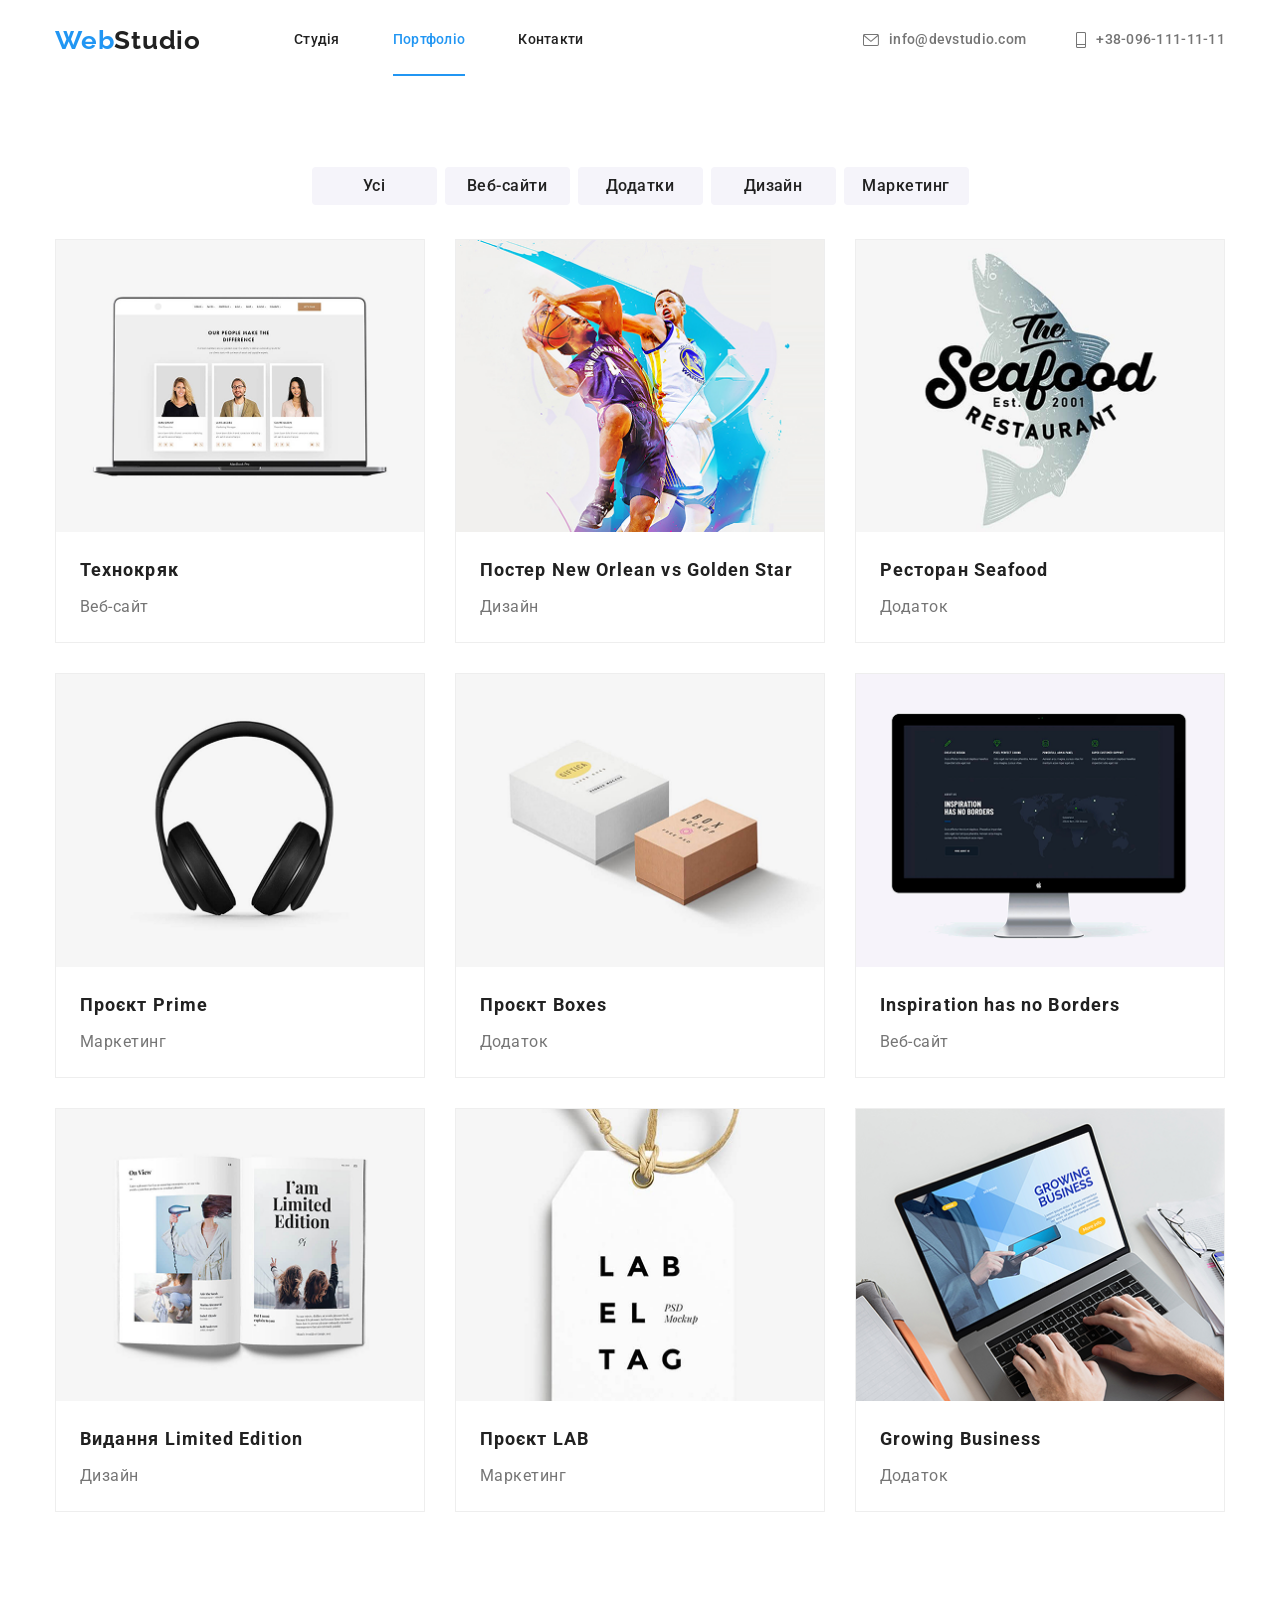
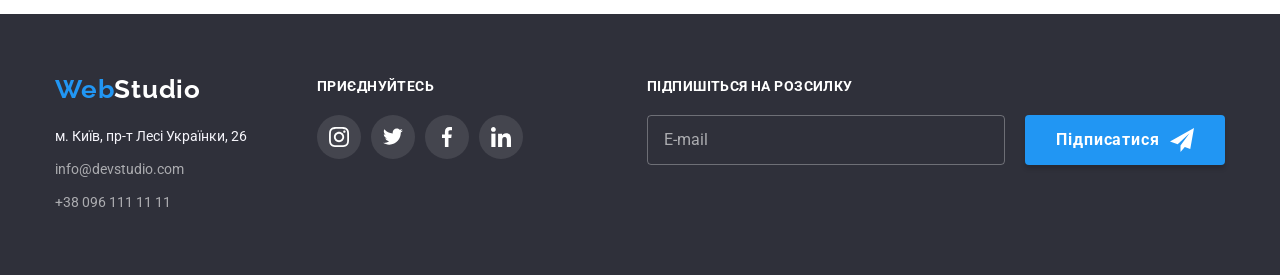
==== commit 59e8ed4e: "23_homework_66" ====
--- a/catalog.html
+++ b/catalog.html
@@ -41,10 +41,20 @@
             <div class="header-box-two">
                 <ul class="header-info-list">
                     <li class="header-info-item">
-                        <a href="#" class="header-info-link">info@devstudio.com</a>
+                    <a href="#" class="header-info-link">
+                        <svg class="header-icons">
+                        <use href="./images/symbol-defs.svg#icon-envelope"></use>
+                        </svg>
+                        info@devstudio.com
+                    </a>
                     </li>
                     <li class="header-info-item">
-                        <a href="#" class="header-info-link">+38-096-111-11-11</a>
+                    <a href="#" class="header-info-link">
+                        <svg class="header-icons">
+                        <use href="./images/symbol-defs.svg#icon-smartphone"></use>
+                        </svg>
+                        +38-096-111-11-11
+                    </a>
                     </li>
                 </ul>
             </div>
@@ -231,19 +241,31 @@
         </section>
     </main>
     <footer class="footer">
-        <div class="container">
+        <div class="container footer-container">
+            <div class="footer-info">
             <a href="./index.html" class="footer-logo">Web<span class="logo-span">Studio</span></a>
             <ul class="footer-list">
-                <li class="footer-item-1">
-                    <a href="#" class="footer-link-1">м. Київ, пр-т Лесі Українки, 26</a>
-                </li>
-                <li class="footer-item-2">
-                    <a href="#" class="footer-link-2">info@devstudio.com</a>
-                </li>
-                <li class="footer-item-3">
-                    <a href="#" class="footer-link-3">+38-096-111-11-11</a>
-                </li>
+                <li><a href="#" class="footer-link-1">м. Київ, пр-т Лесі Українки, 26</a></li>
+                <li><a href="#" class="footer-link-2">info@devstudio.com</a></li>
+                <li><a href="#" class="footer-link-3">+38 096 111 11 11</a></li>
             </ul>
+            </div>
+            <div class="footer-social">
+            <p class="footer-social-title">ПРИЄДНУЙТЕСЬ</p>
+            <ul class="footer-social-list">
+                <li><a href="#" class="footer-social-link"><svg class="footer-social-icon"><use href="./images/symbol-defs.svg#icon-instagram"></use></svg></a></li>
+                <li><a href="#" class="footer-social-link"><svg class="footer-social-icon"><use href="./images/symbol-defs.svg#icon-twitter"></use></svg></a></li>
+                <li><a href="#" class="footer-social-link"><svg class="footer-social-icon"><use href="./images/symbol-defs.svg#icon-facebook"></use></svg></a></li>
+                <li><a href="#" class="footer-social-link"><svg class="footer-social-icon"><use href="./images/symbol-defs.svg#icon-linkedin"></use></svg></a></li>
+            </ul>
+            </div>
+            <div class="footer-subscribe">
+            <p class="footer-subscribe-title">ПІДПИШІТЬСЯ НА РОЗСИЛКУ</p>
+            <form class="footer-form">
+                <input type="email" class="footer-input" placeholder="E-mail">
+                <button type="submit" class="footer-button">Підписатися<svg class="footer-send-icon"><use href="./images/symbol-defs.svg#icon-send"></use></svg></button>
+            </form>
+            </div>
         </div>
     </footer>
     <script>
--- a/css/styles.css
+++ b/css/styles.css
@@ -305,10 +305,17 @@
     line-height: 1.14;
     letter-spacing: 0.28px;
     text-decoration: none;
+    display: flex;
+    align-items: center;
+    gap: 10px;
+    transition-duration: 500ms;
 }
 
 .header-info-link:hover {
     color: var(--button-color);
+    .header-icons {
+        fill: var(--button-color);
+    }
 }
 
 .contact-backdrop {
@@ -488,8 +495,8 @@
 .hero {
     background:
         linear-gradient(
-            rgba(47, 48, 58, 0.6),
-            rgba(47, 48, 58, 0.6)
+            rgba(47, 48, 58, 0.4),
+            rgba(47, 48, 58, 0.4)
         ),
         url("../images/hero-bg.png") center / cover no-repeat;
 
@@ -573,16 +580,22 @@
     animation: cardAppear 600ms ease-out both;
 }
 
-.advanteges-item:nth-child(2) {
-    animation-delay: 150ms;
-}
-
-.advanteges-item:nth-child(3) {
-    animation-delay: 300ms;
-}
-
-.advanteges-item:nth-child(4) {
-    animation-delay: 450ms;
+.advanteges-icon-box {
+    width: 100%;
+    height: 120px;
+    margin-bottom: 30px;
+
+    display: flex;
+    align-items: center;
+    justify-content: center;
+
+    background-color: var(--third-color);
+    border-radius: 4px;
+}
+
+.advanteges-icon {
+    width: 70px;
+    height: 70px;
 }
 
 .advanteges-secondary-title {
@@ -593,7 +606,6 @@
     letter-spacing: 0.42px;
     text-transform: uppercase;
     margin-bottom: 10px;
-    text-align: center;
 }
 
 .advanteges-text {
@@ -680,7 +692,9 @@
     width: 100%;
     display: flex;
     flex-direction: column;
+    border-radius: 0 0 4px 4px;
     background-color: var(--secondary-title-color);
+    box-shadow: 0 1px 3px 0 rgba(0, 0, 0, 0.12), 0 1px 1px 0 rgba(0, 0, 0, 0.14), 0 2px 1px 0 rgba(0, 0, 0, 0.20);
 }
 
 .team-image {
@@ -752,26 +766,22 @@
 }
 
 .footer {
-    background-color: var(--secondary-color);
     padding-top: 60px;
     padding-bottom: 60px;
-    animation: fadeIn 1s ease-in;
-    display: flex;
-    align-items: center;
-    justify-content: center;
-}
-
-@keyframes fadeIn {
-    from {
-        opacity: 0;
-    }
-    to {
-        opacity: 1;
-    }
-}
-
-.footer .container {
+    background-color: var(--secondary-color);
+}
+
+.footer-container {
+    display: flex;
+    flex-direction: column;
+    align-items: center;
     text-align: center;
+}
+
+.footer-info {
+    display: flex;
+    flex-direction: column;
+    align-items: center;
 }
 
 .footer-logo {
@@ -780,8 +790,8 @@
     font-size: 26px;
     font-weight: 700;
     line-height: 1.19;
-    letter-spacing: 0.72px;
-    display: inline-block;
+    letter-spacing: 0.78px;
+    text-decoration: none;
 }
 
 .logo-span {
@@ -789,26 +799,156 @@
 }
 
 .footer-list {
+    display: flex;
+    flex-direction: column;
+    align-items: center;
+    gap: 9px;
     margin-top: 20px;
-    display: flex;
-    flex-direction: column;
-    gap: 5px;
-    align-items: center;
+    padding: 0;
+}
+
+.footer-link-1,
+.footer-link-2,
+.footer-link-3 {
+    font-size: 14px;
+    font-weight: 400;
+    line-height: 1.71;
+    text-decoration: none;
 }
 
 .footer-link-1 {
     color: var(--third-color);
-    font-size: 14px;
-    font-weight: 400;
-    text-decoration: none;
 }
 
 .footer-link-2,
 .footer-link-3 {
-    color: var(--text-color);
+    color: rgba(255, 255, 255, 0.6);
+}
+
+
+/* SOCIAL */
+
+.footer-social {
+    margin-top: 60px;
+}
+
+.footer-social-title {
+    margin: 0 0 20px;
+    color: var(--secondary-title-color);
     font-size: 14px;
-    font-weight: 400;
-    text-decoration: none;
+    font-weight: 700;
+    line-height: 1.14;
+    letter-spacing: 0.42px;
+}
+
+.footer-social-list {
+    display: flex;
+    justify-content: center;
+    gap: 10px;
+    margin: 0;
+    padding: 0;
+}
+
+.footer-social-link {
+    width: 44px;
+    height: 44px;
+
+    display: flex;
+    align-items: center;
+    justify-content: center;
+
+    border-radius: 50%;
+    background-color: rgba(255, 255, 255, 0.1);
+
+    transition: background-color 250ms ease;
+}
+
+.footer-social-link:hover {
+    background-color: var(--button-color);
+}
+
+.footer-social-icon {
+    width: 20px;
+    height: 20px;
+    fill: var(--secondary-title-color);
+}
+
+
+/* SUBSCRIBE */
+
+.footer-subscribe {
+    width: 100%;
+    margin-top: 60px;
+}
+
+.footer-subscribe-title {
+    margin: 0 0 20px;
+    color: var(--secondary-title-color);
+    font-size: 14px;
+    font-weight: 700;
+    line-height: 1.14;
+    letter-spacing: 0.42px;
+}
+
+.footer-form {
+    display: flex;
+    flex-direction: column;
+    align-items: center;
+    gap: 20px;
+}
+
+.footer-input {
+    width: 100%;
+    max-width: 450px;
+    height: 50px;
+
+    padding: 0 16px;
+
+    border: 1px solid rgba(255, 255, 255, 0.3);
+    border-radius: 4px;
+    outline: none;
+
+    background-color: transparent;
+    color: var(--secondary-title-color);
+
+    font-family: Roboto, sans-serif;
+    font-size: 16px;
+
+    transition: border-color 250ms ease;
+}
+
+.footer-input::placeholder {
+    color: rgba(255, 255, 255, 0.6);
+}
+
+.footer-input:focus {
+    border-color: var(--button-color);
+}
+
+.footer-button {
+    width: 200px;
+    height: 50px;
+    display: flex;
+    align-items: center;
+    justify-content: center;
+    gap: 10px;
+    border: none;
+    border-radius: 4px;
+    background-color: var(--button-color);
+    color: var(--secondary-title-color);
+    font-family: Roboto, sans-serif;
+    font-size: 16px;
+    font-weight: 700;
+    line-height: 1.87;
+    letter-spacing: 0.96px;
+    cursor: pointer;
+    box-shadow: 0 4px 4px rgba(0, 0, 0, 0.15);
+}
+
+.footer-send-icon {
+    width: 24px;
+    height: 24px;
+    fill: var(--secondary-title-color);
 }
 
 .catalog {
@@ -841,11 +981,13 @@
     border-radius: 4px;
     background: var(--third-color);
     cursor: pointer;
+    transition-duration: 350ms;
 }
 
 .catalog-button:hover {
     color: var(--secondary-title-color);
     background-color: var(--button-color);
+    box-shadow: 0 4px 4px rgba(0, 0, 0, 0.15);
 }
 
 .products-list {
@@ -859,12 +1001,11 @@
     border: 1px solid #EEE;
     cursor: pointer;
     background-color: var(--secondary-title-color);
-    box-shadow: 0 8px 24px rgba(0, 0, 0, .12);
     transition: transform .35s ease, box-shadow .35s ease;
 }
 
 .products-item:hover {
-    box-shadow: 0 20px 40px rgba(0, 0, 0, .22);
+    box-shadow: 0 5px 10px 0 rgba(0, 0, 0, 0.12), 0 5px 3px 0 rgba(0, 0, 0, 0.14), 0 2px 1px 0 rgba(0, 0, 0, 0.20);
     transform: translateY(-8px);
 }
 
@@ -922,6 +1063,144 @@
     letter-spacing: 0.48px;
 }
 
+.header-icons {
+    width: 16px;
+    height: 12px;
+    fill: #757575;
+}
+
+.header-info-item:last-child {
+    .header-icons {
+        width: 10px;
+        height: 16px;
+    }
+}
+
+.team-items {
+    display: flex;
+    gap: 10px;
+    justify-content: center;
+    margin-top: 16px;
+}
+
+.team-icons {
+    width: 20px;
+    height: 20px;
+    fill: #AFB1B8;
+    transition: fill 350ms ease;
+}
+
+.team-link {
+    width: 44px;
+    height: 44px;
+    display: flex;
+    align-items: center;
+    justify-content: center;
+    border-radius: 50%;
+    transition: background-color 350ms ease;
+}
+
+.team-link:hover {
+    background-color: var(--button-color);
+}
+
+.team-link:hover .team-icons {
+    fill: var(--secondary-title-color);
+}
+
+.clients {
+    padding-top: 60px;
+    padding-bottom: 60px;
+}
+
+.clients-title {
+    margin: 0;
+    color: var(--title-color);
+    text-align: center;
+    font-size: 28px;
+    font-weight: 700;
+    line-height: 1.16;
+    letter-spacing: 0.84px;
+}
+
+.clients-list {
+    display: flex;
+    flex-wrap: wrap;
+    gap: 30px;
+    justify-content: center;
+    margin-top: 30px;
+    padding: 0;
+}
+
+.clients-item {
+    width: calc((100% - 30px) / 2);
+}
+
+.clients-link {
+    width: 100%;
+    height: 92px;
+    display: flex;
+    align-items: center;
+    justify-content: center;
+    border: 1px solid #AFB1B8;
+    border-radius: 4px;
+
+    transition: border-color 250ms ease;
+}
+
+.clients-link:hover {
+    border-color: var(--button-color);
+}
+
+.clients-icons {
+    width: 106px;
+    height: 60px;
+    fill: #AFB1B8;
+    transition: fill 250ms ease;
+}
+
+.clients-link:hover .clients-icons {
+    fill: var(--button-color);
+}
+
+.contact-input-wrapper {
+    position: relative;
+    display: block;
+}
+
+.contact-input {
+    width: 100%;
+    height: 40px;
+    padding: 0 12px 0 42px;
+    border: 1px solid #757575;
+    border-radius: 4px;
+    outline: none;
+    font-family: Roboto, sans-serif;
+    font-size: 14px;
+    transition: border-color 250ms ease;
+}
+
+.contact-input-icon {
+    position: absolute;
+    top: 50%;
+    left: 12px;
+    width: 18px;
+    height: 18px;
+    fill: #212121;
+    transform: translateY(-50%);
+    pointer-events: none;
+    transition: fill 250ms ease;
+}
+
+.contact-input-wrapper:focus-within .contact-input-icon {
+    fill: var(--button-color);
+}
+
+.contact-input-wrapper:focus-within .contact-input {
+    border-color: var(--button-color);
+}
+
+
 @media (min-width: 480px) {
     .container {
         width: 480px;
@@ -991,6 +1270,56 @@
     .products-item {
         width: calc((100% - 30px) / 2);
     }
+
+        .clients {
+        padding-top: 60px;
+        padding-bottom: 60px;
+    }
+
+    .clients-title {
+        font-size: 36px;
+        letter-spacing: 1.08px;
+    }
+
+    .clients-list {
+        margin-top: 50px;
+    }
+
+    .clients-item {
+        width: calc((100% - 30px) / 2);
+    }
+
+    .footer-container {
+        flex-direction: row;
+        flex-wrap: wrap;
+        align-items: flex-start;
+        justify-content: center;
+        text-align: center;
+    }
+
+    .footer-info {
+        width: 50%;
+    }
+
+    .footer-social {
+        width: 50%;
+        margin-top: 0;
+    }
+
+    .footer-subscribe {
+        width: 100%;
+        margin-top: 60px;
+    }
+
+    .footer-form {
+        flex-direction: row;
+        justify-content: center;
+        align-items: center;
+    }
+
+    .footer-input {
+        width: 358px;
+    }
 }
 @media (min-width: 1200px) {
     .container {
@@ -1067,4 +1396,51 @@
     .products-item {
         width: calc((100% - 60px) / 3);
     }
+
+        .clients {
+        padding-top: 94px;
+        padding-bottom: 94px;
+    }
+
+    .clients-list {
+        flex-wrap: nowrap;
+        gap: 30px;
+    }
+
+    .clients-item {
+        width: 170px;
+    }
+
+    .clients-link {
+        width: 170px;
+    }
+
+    .footer-container {
+        flex-wrap: nowrap;
+        justify-content: flex-start;
+        text-align: left;
+    }
+
+    .footer-info {
+        width: auto;
+        align-items: flex-start;
+    }
+
+    .footer-social {
+        width: auto;
+        margin-top: 0;
+        margin-left: 70px;
+        padding-top: 5px;
+    }
+
+    .footer-subscribe {
+        width: auto;
+        margin-top: 0;
+        margin-left: auto;
+        padding-top: 5px;
+    }
+
+    .footer-form {
+        justify-content: flex-start;
+    }
 }
